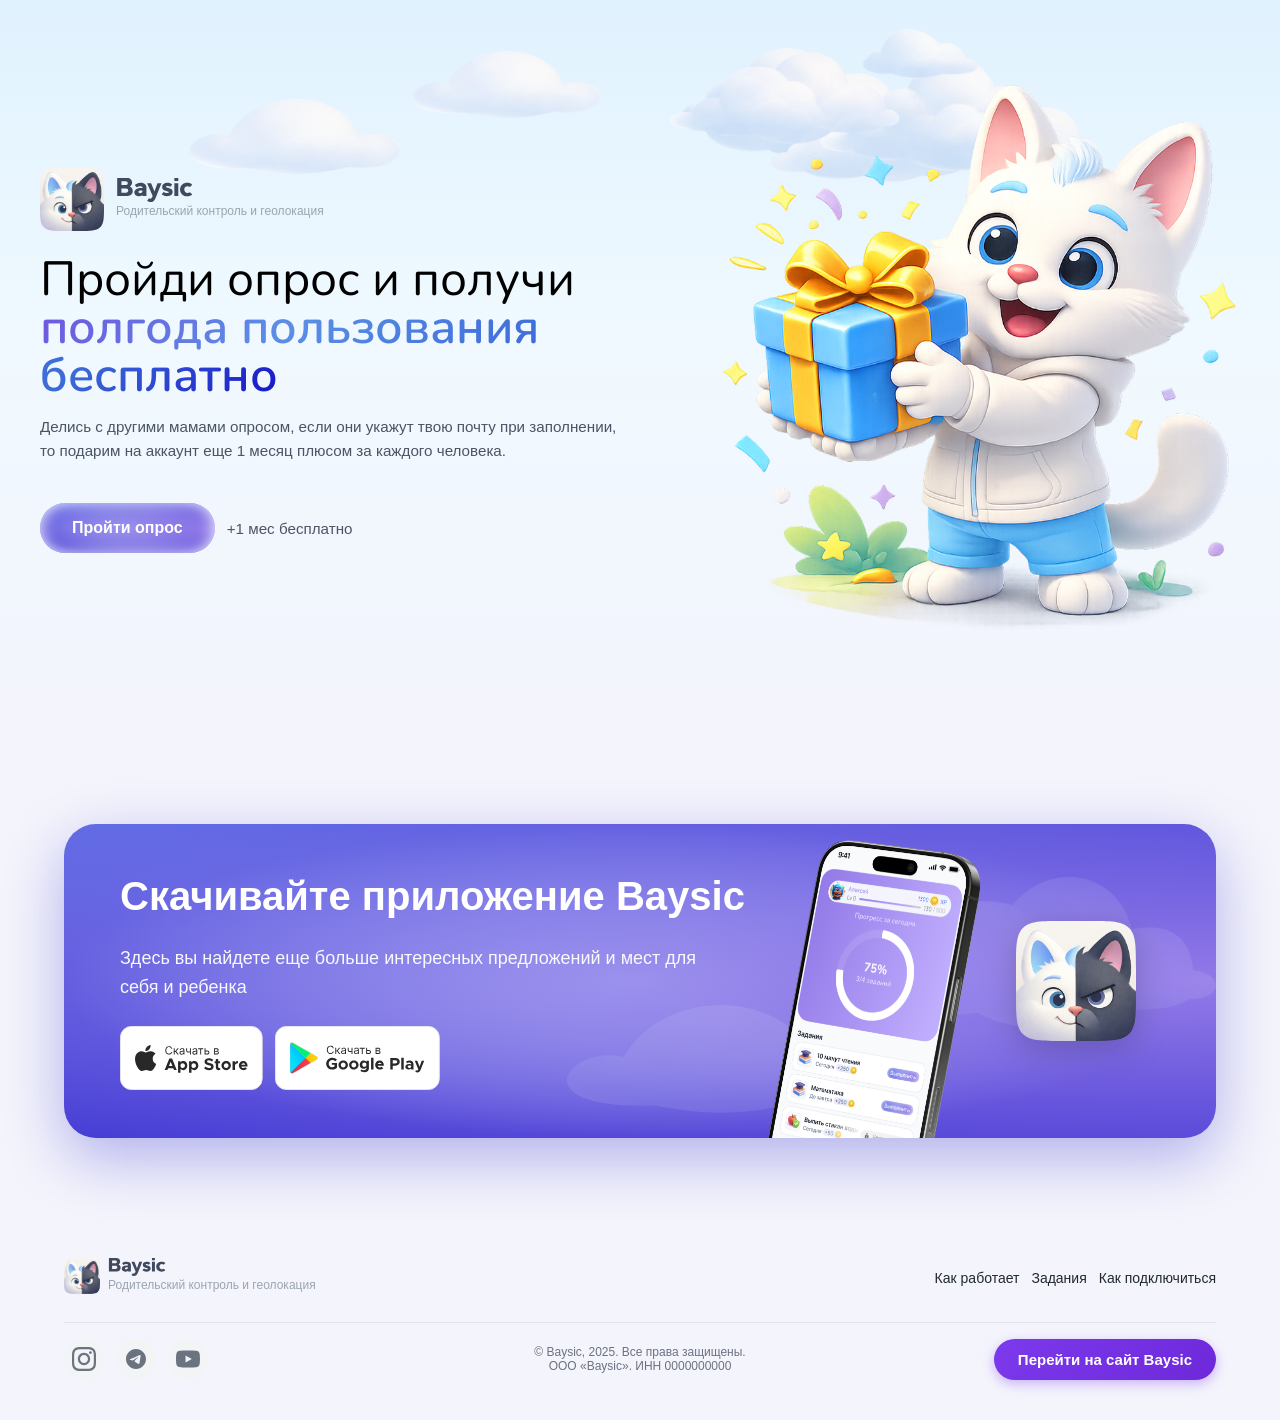
==== survey.html @ 4ac2d431 "Страница опроса: survey.html, hero-quiz, анимация облаков, мобильная вёрстка Made-with: Cursor" ====
<!DOCTYPE html>
<html lang="ru">
<head>
    <meta charset="UTF-8">
    <meta name="viewport" content="width=device-width, initial-scale=1.0">
    <title>Приглашение пройти опрос — Baysic</title>
    <link rel="preconnect" href="https://fonts.googleapis.com">
    <link rel="preconnect" href="https://fonts.gstatic.com" crossorigin>
    <link href="https://fonts.googleapis.com/css2?family=Nunito:wght@400;600;700&display=swap" rel="stylesheet">
    <link rel="stylesheet" href="styles.css">
    <link rel="stylesheet" href="survey.css">
    <script defer src="script.js"></script>
</head>
<body class="page-survey">
    <main class="survey-hero">
        <div class="survey-hero-bg">
            <div class="survey-hero-gradient"></div>
            <div class="survey-hero-clouds">
                <img src="img/hero-decor/cloud-xl.png" alt="" class="survey-cloud survey-cloud-xl">
                <img src="img/hero-decor/cloud-l.png" alt="" class="survey-cloud survey-cloud-l">
                <img src="img/hero-decor/cloud-m.png" alt="" class="survey-cloud survey-cloud-m">
                <img src="img/hero-decor/cloud-s.png" alt="" class="survey-cloud survey-cloud-s survey-cloud-s-1">
                <img src="img/hero-decor/cloud-s.png" alt="" class="survey-cloud survey-cloud-s survey-cloud-s-2">
                <img src="img/hero-decor/cloud-xs.png" alt="" class="survey-cloud survey-cloud-xs survey-cloud-xs-1">
                <img src="img/hero-decor/cloud-xs.png" alt="" class="survey-cloud survey-cloud-xs survey-cloud-xs-2">
            </div>
        </div>

        <div class="survey-hero-inner">
            <div class="survey-content">
                <div class="survey-brand">
                    <img src="img/logo-sign.svg" alt="Baysic" class="survey-brand-sign">
                    <div class="survey-brand-text-block">
                        <img src="img/logo-text.svg" alt="Baysic" class="survey-brand-text">
                        <div class="survey-brand-descriptor">Родительский контроль и геолокация</div>
                    </div>
                </div>
                <h1 class="hero-title">Пройди опрос и получи <span class="hero-title-accent">полгода пользования бесплатно</span></h1>
                <p class="hero-description">Делись с другими мамами опросом, если они укажут твою почту при заполнении, то&nbsp;подарим на аккаунт еще 1 месяц плюсом за каждого человека.</p>
                <div class="survey-cta-wrap hero-meta-row">
                    <div class="hero-cta">
                        <a href="#" class="cta-button">Пройти опрос</a>
                    </div>
                    <div class="survey-hero-badge-text">+1 мес бесплатно</div>
                </div>
            </div>
            <div class="survey-hero-image">
                <img src="img/hero-quiz.png" alt="">
            </div>
        </div>
    </main>

    <section class="download-banner">
        <div class="download-banner-inner">
            <div class="download-banner-content">
                <div class="download-banner-clouds">
                    <img src="img/hero-decor/cloud-m.png" alt="" class="download-banner-cloud download-banner-cloud-m">
                    <img src="img/hero-decor/cloud-s.png" alt="" class="download-banner-cloud download-banner-cloud-s">
                    <img src="img/iphone.png" alt="iPhone" class="download-banner-iphone">
                </div>
                <div class="download-banner-text">
                    <h2 class="download-banner-title">Скачивайте приложение Baysic</h2>
                    <p class="download-banner-subtitle">Здесь вы найдете еще больше интересных предложений и мест для себя и ребенка</p>
                    <div class="download-banner-buttons">
                        <a href="#" class="download-banner-button">
                            <img src="img/store-badges/app-store.svg" alt="Скачать в App Store">
                        </a>
                        <a href="#" class="download-banner-button">
                            <img src="img/store-badges/google-play.svg" alt="Скачать в Google Play">
                        </a>
                    </div>
                </div>
                <div class="download-banner-icon-wrapper">
                    <img src="img/logo-sign.svg" alt="Baysic" class="download-banner-icon">
                </div>
            </div>
        </div>
    </section>

    <footer class="site-footer">
        <div class="footer-inner">
            <div class="footer-top">
                <div class="footer-brand">
                    <a href="index.html" class="footer-logo">
                        <img src="img/logo-sign.svg" alt="Baysic Icon" class="footer-logo-sign">
                        <div class="footer-logo-text-block">
                            <img src="img/logo-text.svg" alt="Baysic Logo" class="footer-logo-text">
                            <div class="footer-logo-descriptor">Родительский контроль и геолокация</div>
                        </div>
                    </a>
                </div>
                <nav class="footer-nav">
                    <a href="index.html#how-it-works" class="footer-link">Как работает</a>
                    <a href="index.html#tasks" class="footer-link">Задания</a>
                    <a href="index.html#how-to-connect" class="footer-link">Как подключиться</a>
                </nav>
            </div>

            <div class="footer-bottom">
                <div class="footer-bottom-left">
                    <div class="footer-social">
                        <a href="#" class="footer-social-link" aria-label="Instagram">
                            <svg width="24" height="24" viewBox="0 0 24 24" fill="none" xmlns="http://www.w3.org/2000/svg">
                                <path d="M12 2.163c3.204 0 3.584.012 4.85.07 3.252.148 4.771 1.691 4.919 4.919.058 1.265.069 1.645.069 4.849 0 3.205-.012 3.584-.069 4.849-.149 3.225-1.664 4.771-4.919 4.919-1.266.058-1.644.07-4.85.07-3.204 0-3.584-.012-4.849-.07-3.26-.149-4.771-1.699-4.919-4.92-.058-1.265-.07-1.644-.07-4.849 0-3.204.013-3.583.07-4.849.149-3.227 1.664-4.771 4.919-4.919 1.266-.057 1.645-.069 4.849-.069zm0-2.163c-3.259 0-3.667.014-4.947.072-4.358.2-6.78 2.618-6.98 6.98-.059 1.281-.073 1.689-.073 4.948 0 3.259.014 3.668.072 4.948.2 4.358 2.618 6.78 6.98 6.98 1.281.058 1.689.072 4.948.072 3.259 0 3.668-.014 4.948-.072 4.354-.2 6.782-2.618 6.98-6.98.059-1.28.073-1.689.073-4.948 0-3.259-.014-3.667-.072-4.947-.196-4.354-2.617-6.78-6.98-6.98-1.281-.059-1.69-.073-4.949-.073zm0 5.838c-3.403 0-6.162 2.759-6.162 6.162s2.759 6.163 6.162 6.163 6.162-2.759 6.162-6.163c0-3.403-2.759-6.162-6.162-6.162zm0 10.162c-2.209 0-4-1.79-4-4 0-2.209 1.791-4 4-4s4 1.791 4 4c0 2.21-1.791 4-4 4zm6.406-11.845c-.796 0-1.441.645-1.441 1.44s.645 1.44 1.441 1.44c.795 0 1.439-.645 1.439-1.44s-.644-1.44-1.439-1.44z" fill="currentColor"/>
                            </svg>
                        </a>
                        <a href="#" class="footer-social-link" aria-label="Telegram">
                            <svg width="24" height="24" viewBox="0 0 24 24" fill="none" xmlns="http://www.w3.org/2000/svg">
                                <path d="M12 2C6.48 2 2 6.48 2 12s4.48 10 10 10 10-4.48 10-10S17.52 2 12 2zm4.64 6.8c-.15 1.58-.8 5.42-1.13 7.19-.14.75-.42 1-.68 1.03-.58.05-1.02-.38-1.58-.75-.88-.58-1.38-.94-2.23-1.5-.99-.65-.35-1.01.22-1.59.15-.15 2.71-2.48 2.76-2.69a.2.2 0 00-.05-.18c-.06-.05-.14-.03-.21-.02-.09.02-1.49.95-4.22 2.79-.4.27-.76.41-1.08.4-.36-.01-1.04-.2-1.55-.37-.63-.2-1.13-.31-1.09-.66.02-.18.27-.36.74-.55 2.92-1.27 4.86-2.11 5.83-2.51 2.78-1.16 3.35-1.36 3.73-1.36.08 0 .27.02.39.12.1.08.13.19.14.27-.01.06.01.24 0 .38z" fill="currentColor"/>
                            </svg>
                        </a>
                        <a href="#" class="footer-social-link" aria-label="YouTube">
                            <svg width="24" height="24" viewBox="0 0 24 24" fill="none" xmlns="http://www.w3.org/2000/svg">
                                <path d="M23.498 6.186a3.016 3.016 0 0 0-2.122-2.136C19.505 3.545 12 3.545 12 3.545s-7.505 0-9.377.505A3.017 3.017 0 0 0 .502 6.186C0 8.07 0 12 0 12s0 3.93.502 5.814a3.016 3.016 0 0 0 2.122 2.136c1.871.505 9.376.505 9.376.505s7.505 0 9.377-.505a3.015 3.015 0 0 0 2.122-2.136C24 15.93 24 12 24 12s0-3.93-.502-5.814zM9.545 15.568V8.432L15.818 12l-6.273 3.568z" fill="currentColor"/>
                            </svg>
                        </a>
                    </div>
                </div>
                <div class="footer-bottom-center footer-legal">
                    <p class="footer-legal-text">© Baysic, 2025. Все права защищены.</p>
                    <p class="footer-legal-text">ООО «Baysic». ИНН 0000000000</p>
                </div>
                <div class="footer-bottom-right">
                    <a href="index.html" class="survey-footer-site-btn">Перейти на сайт Baysic</a>
                </div>
            </div>
        </div>
    </footer>

    <!-- Modal (как на основном сайте) -->
    <div class="modal-overlay" id="download-modal">
        <div class="modal-container">
            <button class="modal-close" aria-label="Закрыть модальное окно">
                <svg width="24" height="24" viewBox="0 0 24 24" fill="none" xmlns="http://www.w3.org/2000/svg">
                    <path d="M18 6L6 18M6 6L18 18" stroke="currentColor" stroke-width="2" stroke-linecap="round" stroke-linejoin="round"/>
                </svg>
            </button>
            <div class="modal-content">
                <h2 class="modal-title">Хочу узнать первым</h2>
                <p class="modal-description">Сервис будет доступен для скачивания в марте 2026 года. Подпишитесь на Email рассылку и мы оповестим вас о публикации</p>
                <form class="modal-form">
                    <input type="email" class="modal-input" placeholder="Ваш email" required>
                    <button type="submit" class="modal-submit-button">Подписаться</button>
                </form>
            </div>
        </div>
    </div>
</body>
</html>
---- styles.css ----
* {
    margin: 0;
    padding: 0;
    box-sizing: border-box;
}

body {
    font-family: -apple-system, BlinkMacSystemFont, 'Segoe UI', Roboto, Oxygen, Ubuntu, Cantarell, sans-serif;
}

.site-header {
    position: sticky;
    top: 0;
    z-index: 1000;
    width: 100%;
    height: 72px;
    background-color: #ffffff;
    box-shadow: 0 1px 0 rgba(0, 0, 0, 0.04);
}

.header-inner {
    max-width: 1200px;
    height: 100%;
    margin: 0 auto;
    padding: 0 24px;
    display: flex;
    align-items: center;
    justify-content: space-between;
    gap: 24px;
}

.header-logo {
    display: inline-flex;
    align-items: center;
    gap: 8px;
    text-decoration: none;
}

.header-logo-sign {
    height: 40px;
    width: 40px;
}

.header-logo-text-block {
    display: flex;
    flex-direction: column;
    gap: 0;
    align-items: flex-start;
}

.header-logo-text {
    height: 20px;
    width: auto;
}

.header-logo-descriptor {
    font-size: 0.75rem;
    line-height: 1.2;
    color: #9AA5B1;
}

.header-nav {
    display: flex;
    align-items: center;
    gap: 16px;
}

.header-nav-list {
    display: flex;
    align-items: center;
    gap: 4px;
    list-style: none;
}

.header-nav-link {
    font-size: 0.9375rem;
    font-weight: 500;
    color: #1f2933;
    text-decoration: none;
    white-space: nowrap;
    padding: 0.4rem 12px;
    border-radius: 999px;
    transition: color 0.2s ease, background-color 0.2s ease;
}

.header-nav-link:hover {
    color: #9279E8;
    background-color: rgba(0, 0, 0, 0.03);
}

.header-nav-blog {
    display: inline-flex;
    align-items: center;
    gap: 6px;
}

.header-nav-blog-icon {
    width: 14px;
    height: 14px;
}

.header-nav-cta {
    padding: 0.4rem 12px;
    font-size: 0.9375rem;
    font-weight: 500;
    border-radius: 999px;
    border: none;
    cursor: pointer;
    background: radial-gradient(215.11% 111.8% at 100% 50%, #9279E8 0%, rgba(146, 121, 232, 0.00) 100%), radial-gradient(144.72% 111.8% at 0% 0%, rgba(118, 181, 253, 0.50) 0%, rgba(118, 181, 253, 0.00) 100%), radial-gradient(50% 50% at 50% 50%, #CBE9FC 0%, rgba(203, 233, 252, 0.00) 100%), #1613C7;
    color: #ffffff;
    box-shadow: 0 0 12px 0 rgba(255, 255, 255, 0.6) inset;
    transition: transform 0.2s, box-shadow 0.2s, background-color 0.2s;
}

.header-nav-cta:hover {
    color: #ffffff;
    transform: translateY(-2px);
    background-color: #1613C7;
    box-shadow: 0 0 20px 0 rgba(255, 255, 255, 0.8) inset, 0 4px 12px rgba(0, 0, 0, 0.2);
}

.header-menu-toggle {
    display: none;
    border: none;
    background: none;
    padding: 4px;
    border-radius: 999px;
    cursor: pointer;
}

.header-menu-icon {
    width: 24px;
    height: 24px;
    display: none;
}

.header-menu-icon--menu {
    display: block;
}

.header-menu-icon--close {
    display: none;
}

.header-nav.is-open .header-menu-icon--menu {
    display: none;
}

.header-nav.is-open .header-menu-icon--close {
    display: block;
}

.floating-to-top {
    position: fixed;
    right: 24px;
    bottom: 24px;
    width: 64px;
    height: 64px;
    border-radius: 50%;
    border: 1px solid rgba(0, 0, 0, 0.05);
    padding: 0;
    background-color: #F4F4FC;
    box-shadow: 0 10px 30px rgba(0, 0, 0, 0.25);
    display: flex;
    align-items: center;
    justify-content: center;
    cursor: pointer;
    z-index: 1100;
    opacity: 0;
    transform: translateY(16px);
    pointer-events: none;
    transition: opacity 0.2s ease, transform 0.2s ease;
}

.floating-to-top-icon {
    width: 24px;
    height: 24px;
    display: block;
}

.floating-to-top--visible {
    opacity: 1;
    transform: translateY(0);
    pointer-events: auto;
}

.hero {
    width: 100%;
    min-height: 100vh;
}

.hero-wrapper {
    width: 100%;
    min-height: 100vh;
    display: flex;
    justify-content: center;
    align-items: flex-start;
    padding: 0 0 2rem;
}

.hero-container {
    max-width: 1200px;
    width: 100%;
    display: flex;
    flex-direction: column;
    align-items: center;
}

.hero-image {
    position: relative;
    width: 100%;
    max-width: 900px;
    display: flex;
    align-items: center;
    justify-content: center;
    padding: 0 2rem;
    will-change: transform;
}

.hero-image img {
    width: 100%;
    height: auto;
    object-fit: contain;
    position: relative;
    z-index: 1;
}

.hero-clouds {
    position: absolute;
    top: -40px;
    left: 50%;
    transform: translateX(-50%);
    width: 100vw;
    height: 50%;
    max-height: 50%;
    background: linear-gradient(to bottom, #6ECCFE 0%, rgba(244, 244, 252, 0) 100%);
    overflow: hidden;
    pointer-events: none;
    z-index: 0;
}

.hero-clouds::after {
    content: "";
    position: absolute;
    left: 0;
    right: 0;
    bottom: 0;
    height: 30%;
    background: linear-gradient(to bottom, rgba(244, 244, 252, 0) 0%, #ffffff 100%);
    pointer-events: none;
    z-index: 2;
}

.hero-cloud {
    position: absolute;
    opacity: 0.75;
    width: auto;
    height: auto;
}

.hero-cloud-xl {
    max-height: 38%;
}

.hero-cloud-l {
    max-height: 30%;
}

.hero-cloud-m {
    max-height: 24%;
}

.hero-cloud-s {
    max-height: 20%;
}

.hero-cloud-xs {
    max-height: 16%;
}

.hero-content {
    position: relative;
    width: 100%;
    display: flex;
    flex-direction: column;
    align-items: center;
    text-align: center;
    padding: 0 2rem 2rem;
    background-color: #ffffff;
    z-index: 2;
}

.hero-overlay {
    position: absolute;
    left: 0;
    right: 0;
    height: 100px;
    top: -100px;
    background: linear-gradient(to bottom, rgba(255, 255, 255, 0) 0%, #ffffff 100%);
    pointer-events: none;
}

.hero-title {
    font-size: 3rem;
    font-weight: 400;
    margin-bottom: 1rem;
    line-height: 1.2;
    max-width: 800px;
}

.hero-title-accent {
    background: linear-gradient(135deg, #7053E0 0%, #5B8FE5 35%, #3C6AD8 70%, #1613C7 100%);
    -webkit-background-clip: text;
    background-clip: text;
    -webkit-text-fill-color: transparent;
    color: transparent;
    font-weight: 600;
}

.hero-subtitle {
    font-size: 1.25rem;
    margin-bottom: 0.75rem;
    color: #666;
    line-height: 1.5;
    max-width: 600px;
}

.hero-description {
    font-size: 0.95rem;
    line-height: 1.6;
    color: #4B5563;
    max-width: 640px;
    margin-bottom: 1.5rem;
}

.hero-meta-row {
    display: flex;
    flex-direction: column;
    align-items: center;
    gap: 8px;
}

.hero-badge {
    padding: 6px 14px;
    border-radius: 999px;
    background: rgba(146, 121, 232, 0.12);
    color: #4B5563;
    font-size: 0.85rem;
}

.hero-cta {
    margin-bottom: 0;
}

.control-feature-list {
    margin-top: 12px;
}

.control-feature-action {
    margin-top: 16px;
}

.control-feature-button {
    padding: 0.625rem 1.5rem;
    font-size: 0.9rem;
    font-weight: 600;
    color: #9279E8;
    border: 1.5px solid #9279E8;
    border-radius: 999px;
    cursor: pointer;
    background: transparent;
    box-shadow: none;
    transition: transform 0.2s ease, box-shadow 0.2s ease, background-color 0.2s ease, color 0.2s ease;
}

.control-feature-button:hover {
    transform: translateY(-2px);
    background-color: rgba(146, 121, 232, 0.08);
    box-shadow: 0 4px 10px rgba(15, 23, 42, 0.08);
}

.cta-button {
    padding: 1rem 2rem;
    font-size: 1rem;
    font-weight: 600;
    color: white;
    border: none;
    border-radius: 34px;
    cursor: pointer;
    background: radial-gradient(215.11% 111.8% at 100% 50%, #9279E8 0%, rgba(146, 121, 232, 0.00) 100%), radial-gradient(144.72% 111.8% at 0% 0%, rgba(118, 181, 253, 0.50) 0%, rgba(118, 181, 253, 0.00) 100%), radial-gradient(50% 50% at 50% 50%, #CBE9FC 0%, rgba(203, 233, 252, 0.00) 100%), #1613C7;
    box-shadow: 0 0 16px 0 #FFF inset;
}

.hero-img-row {
    display: flex;
    flex-direction: row;
    gap: 8px;
    justify-content: center;
    align-items: center;
}

.app-link {
    display: inline-flex;
    align-items: center;
    justify-content: center;
    text-decoration: none;
    border-radius: 12px;
    padding: 4px 0;
    transition: transform 0.15s ease, box-shadow 0.15s ease, background-color 0.15s ease;
}

.app-link img {
    display: block;
    height: 64px;
    width: auto;
}

.app-link:hover {
    transform: translateY(-1px);
    background-color: rgba(0, 0, 0, 0.02);
    box-shadow: 0 6px 16px rgba(0, 0, 0, 0.12);
}

.about {
    padding: 0 0 96px;
}

.about-inner {
    margin: 0 auto;
    padding: 0 24px;
    display: flex;
    flex-direction: column;
    align-items: center;
}

.about-section-title {
    font-size: 2rem;
    font-weight: 600;
    color: #111827;
    text-align: center;
    margin: 0 0 12px 0;
}

.about-section-description {
    font-size: 1.25rem;
    text-align: center;
    margin: 0 0 64px 0;
    max-width: 600px;
    background: radial-gradient(215.11% 111.8% at 100% 50%, #9279E8 0%, rgba(146, 121, 232, 0.00) 100%), radial-gradient(144.72% 111.8% at 0% 0%, rgba(118, 181, 253, 0.50) 0%, rgba(118, 181, 253, 0.00) 100%), radial-gradient(50% 50% at 50% 50%, #CBE9FC 0%, rgba(203, 233, 252, 0.00) 100%), #1613C7;
    -webkit-background-clip: text;
    -webkit-text-fill-color: transparent;
    background-clip: text;
}

.about-problem {
    padding: 48px 0 96px;
    background-color: #ffffff;
}

.about-problem-inner {
    max-width: 1200px;
    margin: 0 auto;
    padding: 0 24px;
    display: flex;
    flex-direction: column;
    gap: 32px;
}

.about-problem-media {
    overflow: visible;
}

.about-problem-image {
    display: block;
    width: 100%;
    height: auto;
    border-radius: 24px;
}

.about-problem-article {
    background: #ffffff;
    border-radius: 24px;
    box-shadow: 0 14px 40px rgba(15, 23, 42, 0.08);
    padding: 28px 24px 24px;
    margin-top: -15%;
    position: relative;
    z-index: 1;
    max-width: 768px;
    margin-left: auto;
    margin-right: auto;
    overflow: hidden;
}

.about-problem-article-header {
    display: flex;
    flex-direction: column;
    gap: 12px;
    margin-bottom: 20px;
}

.about-problem-article-meta {
    display: flex;
    align-items: center;
    justify-content: space-between;
    font-size: 0.85rem;
    color: #6B7280;
}

.about-problem-article-meta-left {
    display: inline-flex;
    align-items: center;
    gap: 8px;
}

.about-problem-views {
    display: inline-flex;
    align-items: center;
    gap: 4px;
}

.about-problem-views-icon {
    display: inline-flex;
    width: 16px;
    height: 16px;
}

.about-problem-views-icon img {
    width: 100%;
    height: 100%;
    display: block;
}

.about-problem-dot {
    font-size: 0.8rem;
}

.about-problem-date {
    font-size: 0.85rem;
}

.about-problem-title {
    font-size: 2rem;
    font-weight: 600;
    color: #111827;
}

.about-problem-subtitle {
    font-size: 1.15rem;
    line-height: 1.6;
    color: #4B5563;
    margin-bottom: 8px;
}

.about-problem-tags {
    display: flex;
    flex-wrap: wrap;
    gap: 8px;
}

.about-problem-tag {
    padding: 4px 10px;
    border-radius: 999px;
    background-color: #F3F4FF;
    font-size: 0.8rem;
    color: #4B5563;
}

.about-problem-share {
    margin-left: auto;
    display: inline-flex;
    align-items: center;
    gap: 6px;
    padding: 6px 12px;
    border-radius: 999px;
    border: 1px solid rgba(15, 23, 42, 0.08);
    background-color: #ffffff;
    font-size: 0.8rem;
    color: #4B5563;
    cursor: pointer;
}

.about-problem-share-icon {
    font-size: 0.9rem;
}

.about-problem-article-body {
    display: flex;
    flex-direction: column;
    gap: 16px;
}

.about-problem-summary {
    display: flex;
    flex-direction: column;
    gap: 16px;
    width: 100%;
    border: 1px solid rgba(0, 0, 0, 0.05);
    border-radius: 16px;
    padding: 16px 18px;
    background-color: rgba(0, 0, 0, 0.01);
}

.about-problem-summary .about-problem-article-section {
    padding-bottom: 12px;
    margin-bottom: 12px;
    border-bottom: 1px solid rgba(0, 0, 0, 0.05);
}

.about-problem-summary .about-problem-article-section:last-child {
    border-bottom: none;
    margin-bottom: 0;
    padding-bottom: 0;
}

.about-problem-section-title {
    font-size: 1rem;
    font-weight: 600;
    color: #111827;
}

.about-problem-article-section {
    display: flex;
    flex-direction: column;
    gap: 4px;
}

.about-problem-article-heading {
    margin-top: 12px;
    font-size: 1.2rem;
    font-weight: 600;
    color: #111827;
}

.about-problem-article-intro {
    font-size: 2rem;
    line-height: 1.6;
    text-align: center;
    color: #ffffff;
    margin-top: 4px;
}

.control-intro {
    padding: 48px 0 48px;
    background-color: #ffffff;
}

.control-intro-inner {
    max-width: 1200px;
    margin: 0 auto;
    padding: 0 24px;
    display: flex;
    align-items: center;
    gap: 40px;
}

.control-intro-media {
    flex: 0 0 45%;
    position: relative;
    aspect-ratio: 1 / 1;
    max-width: 480px;
}

.control-intro-image {
    display: block;
    width: 100%;
    height: auto;
}

.control-intro--lock .control-intro-image--lock {
    position: absolute;
    top: 0;
    left: 0;
    width: 80%;
    height: auto;
    object-fit: contain;
}

.control-intro--lock .control-intro-sticker {
    position: absolute;
    bottom: 0;
    right: 0;
    height: 80%;
    width: auto;
    opacity: 0;
    transform: translateY(24px);
    transition: opacity 0.5s ease, transform 0.5s ease;
}

.control-intro--lock .control-intro-sticker.control-intro-sticker--visible {
    opacity: 1;
    transform: translateY(0);
}

.control-intro-tooltip {
    position: absolute;
    bottom: 10%;
    right: 10%;
    height: 15%;
    opacity: 0;
    transform: translateY(16px);
    filter: drop-shadow(0 8px 20px rgba(15, 23, 42, 0.18));
    transition: opacity 0.5s ease 0.1s, transform 0.5s ease 0.1s;
}

.control-intro-tooltip.control-intro-tooltip--visible {
    opacity: 1;
    transform: translateY(0);
}

.control-intro--image-right .control-intro-inner {
    flex-direction: row-reverse;
}

.control-intro--edu .control-intro-media {
    position: relative;
    aspect-ratio: 1 / 1;
    max-width: 480px;
}

.control-intro--edu .control-intro-image--edu {
    position: absolute;
    top: 0;
    right: 0;
    width: 80%;
    height: auto;
    object-fit: contain;
}

.control-intro--edu .control-intro-sticker--edu {
    position: absolute;
    bottom: 0;
    left: 0;
    height: 80%;
    width: auto;
}

.control-intro--edu .control-intro-tooltip--edu {
    bottom: 10%;
    right: 10%;
    height: 15%;
}

.control-intro--hab .control-intro-media {
    position: relative;
    aspect-ratio: 1 / 1;
    max-width: 480px;
}

.control-intro--hab .control-intro-image--hab {
    position: absolute;
    top: 0;
    right: 0;
    width: 80%;
    height: auto;
    object-fit: contain;
}

.control-intro--hab .control-intro-sticker--hab {
    position: absolute;
    bottom: 0;
    left: 0;
    height: 70%;
    width: auto;
}

.control-intro--hab .control-intro-tooltip--hab {
    bottom: 10%;
    right: 10%;
    height: 15%;
}

.control-intro--sport .control-intro-media {
    position: relative;
    aspect-ratio: 1 / 1;
    max-width: 480px;
}

.control-intro--sport .control-intro-image--sport {
    position: absolute;
    top: 0;
    right: 0;
    width: 80%;
    height: auto;
    object-fit: contain;
}

.control-intro--sport .control-intro-sticker--sport {
    position: absolute;
    bottom: 0;
    left: 0;
    height: 70%;
    width: auto;
}

.control-intro--sport .control-intro-tooltip--sport {
    bottom: 10%;
    right: 10%;
    height: 15%;
}

.control-intro-content {
    flex: 1;
    display: flex;
    flex-direction: column;
    gap: 12px;
}

.control-intro-title {
    font-size: 2rem;
    font-weight: 600;
    color: #111827;
}

.control-intro-text {
    font-size: 1rem;
    line-height: 1.5;
    color: #4B5563;
    max-width: 480px;
}

.control-intro + .control-intro {
    padding-top: 0;
}

.about-problem-title {
    font-size: 2rem;
    font-weight: 600;
    color: #111827;
}

.about-problem-subtitle {
    font-size: 1rem;
    color: #6B7280;
}

.about-problem-list {
    list-style: none;
    margin: 0;
    padding: 0;
}

.about-problem-item-title {
    font-size: 1.05rem;
    font-weight: 500;
    color: #9279E8;
    margin-bottom: 6px;
}

.about-problem-item-text {
    font-size: 0.8rem;
    line-height: 1.5;
    color: #374151;
}

.about-problem-cta {
    position: absolute;
    left: 0;
    right: 0;
    bottom: 0;
    z-index: 2;
}

.about-problem-cta-inner {
    border-radius: 16px;
    background: radial-gradient(215.11% 111.8% at 100% 50%, #9279E8 0%, rgba(146, 121, 232, 0.00) 100%), radial-gradient(144.72% 111.8% at 0% 0%, rgba(118, 181, 253, 0.50) 0%, rgba(118, 181, 253, 0.00) 100%), radial-gradient(50% 50% at 50% 50%, #CBE9FC 0%, rgba(203, 233, 252, 0.00) 100%), #1613C7;
    padding: 24px;
    display: flex;
    flex-direction: column;
    gap: 8px;
    color: #ffffff;
}

.about-problem-cta-main {
    display: flex;
    flex-direction: column;
    align-items: center;
    gap: 24px;
}

.about-problem-cta-title {
    font-size: 1.75rem;
    font-weight: 300;
    color: #ffffff;
}

.about-problem-cta-button {
    align-self: center;
    padding: 1rem 2rem;
    font-size: 1rem;
    font-weight: 600;
    color: #111827;
    border: none;
    border-radius: 34px;
    cursor: pointer;
    background: #ffffff;
    box-shadow: 0 4px 12px rgba(0, 0, 0, 0.1);
}

.about-title {
    font-size: 2rem;
    font-weight: 600;
    text-align: center;
    margin-bottom: 32px;
    color: #111827;
}

.about-cards {
    display: flex;
    flex-wrap: wrap;
    gap: 8px;
    justify-content: center;
}

.about-card {
    min-width: 220px;
    max-width: 240px;
    flex: 0 0 auto;
    border-radius: 28px;
    background: #f6f3ff;
    padding: 16px 16px 20px;
    display: flex;
    flex-direction: column;
    align-items: stretch;
}

.about-card-image {
    width: 100%;
    height: auto;
    display: block;
    margin-bottom: 12px;
    border-radius: 16px;
}

.about-card-ui-preview {
    width: 208px;
    height: 260px;
    margin: 0 auto 12px;
    display: flex;
    align-items: center;
    justify-content: center;
    position: relative;
}

.task-card {
    width: 100%;
    height: 100%;
    background: linear-gradient(135deg, #FEFEFE 0%, #F8F8F8 100%);
    border-radius: 20px;
    padding: 16px;
    box-shadow: inset 0 1px 0 rgba(255, 255, 255, 0.9);
    display: flex;
    flex-direction: column;
    gap: 12px;
    position: relative;
    overflow: hidden;
}

.task-card::before {
    content: "";
    position: absolute;
    top: -20px;
    left: -20px;
    width: 60px;
    height: 60px;
    background: radial-gradient(circle, rgba(255, 255, 255, 0.4) 0%, transparent 70%);
    border-radius: 50%;
    filter: blur(8px);
}

.task-card-header {
    display: flex;
    justify-content: space-between;
    align-items: center;
    padding-bottom: 8px;
}

.task-card-label {
    font-size: 0.875rem;
    font-weight: 600;
    color: #1F2937;
}

.task-card-progress {
    font-size: 0.75rem;
    font-weight: 500;
    color: #9CA3AF;
}

.task-card-question {
    background: linear-gradient(135deg, #FFFFFF 0%, #F5F5F5 100%);
    border-radius: 12px;
    padding: 16px;
    box-shadow: 
        inset 0 2px 4px rgba(0, 0, 0, 0.06),
        inset 0 -1px 2px rgba(0, 0, 0, 0.04),
        0 2px 4px rgba(0, 0, 0, 0.04);
    display: flex;
    align-items: center;
    justify-content: center;
    min-height: 60px;
}

.task-question-text {
    font-size: 1.5rem;
    font-weight: 700;
    color: #111827;
    letter-spacing: -0.02em;
}

.task-card-answers {
    display: flex;
    gap: 8px;
    background: rgba(255, 255, 255, 0.5);
    border-radius: 12px;
    padding: 8px;
    box-shadow: inset 0 1px 2px rgba(0, 0, 0, 0.05);
}

.task-answer {
    flex: 1;
    aspect-ratio: 1;
    border: 2px solid transparent;
    border-radius: 10px;
    background: linear-gradient(135deg, #FFFFFF 0%, #F9F9F9 100%);
    color: #1F2937;
    font-size: 1rem;
    font-weight: 600;
    cursor: default;
    box-shadow: 
        0 2px 4px rgba(0, 0, 0, 0.08),
        0 1px 2px rgba(0, 0, 0, 0.06),
        inset 0 1px 0 rgba(255, 255, 255, 0.9);
    transition: all 0.2s ease;
    display: flex;
    align-items: center;
    justify-content: center;
    position: relative;
}

/* Убираем aspect-ratio для task-answer в первой карточке */
.about-card:first-child .task-answer {
    aspect-ratio: unset;
    padding-top: 8px;
    padding-bottom: 8px;
}

.task-answer:hover {
    transform: translateY(-1px);
    box-shadow: 
        0 4px 6px rgba(0, 0, 0, 0.1),
        0 2px 4px rgba(0, 0, 0, 0.08),
        inset 0 1px 0 rgba(255, 255, 255, 0.9);
}

.task-answer--selected {
    border: 2px solid #3B82F6;
    box-shadow: 
        0 2px 4px rgba(59, 130, 246, 0.2),
        0 1px 2px rgba(59, 130, 246, 0.15),
        inset 0 1px 0 rgba(255, 255, 255, 0.9);
}

.task-answer--correct {
    border: 2px solid #22C55E;
    box-shadow: 
        0 2px 4px rgba(34, 197, 94, 0.2),
        0 1px 2px rgba(34, 197, 94, 0.15),
        inset 0 1px 0 rgba(255, 255, 255, 0.9);
}

.task-submit-button {
    margin-top: auto;
    width: 100%;
    height: 44px;
    padding: 12px 16px;
    border: none;
    border-radius: 12px;
    background: linear-gradient(135deg, #FBBF24 0%, #F59E0B 100%);
    color: #FFFFFF;
    font-size: 0.9375rem;
    font-weight: 600;
    cursor: default;
    display: flex;
    align-items: center;
    justify-content: center;
    gap: 8px;
    box-shadow: 
        0 4px 12px rgba(251, 191, 36, 0.4),
        0 2px 6px rgba(245, 158, 11, 0.3),
        inset 0 1px 0 rgba(255, 255, 255, 0.3);
    transition: all 0.2s ease;
}

.task-submit-button--purple {
    background: radial-gradient(215.11% 111.8% at 100% 50%, #9279E8 0%, rgba(146, 121, 232, 0.00) 100%), radial-gradient(144.72% 111.8% at 0% 0%, rgba(118, 181, 253, 0.50) 0%, rgba(118, 181, 253, 0.00) 100%), radial-gradient(50% 50% at 50% 50%, #CBE9FC 0%, rgba(203, 233, 252, 0.00) 100%), #1613C7;
    box-shadow: 0 0 12px 0 rgba(255, 255, 255, 0.6) inset, 0 4px 12px rgba(0, 0, 0, 0.15);
    gap: 0;
}

.task-submit-button--purple:hover {
    transform: translateY(-2px);
    box-shadow: 0 0 20px 0 rgba(255, 255, 255, 0.8) inset, 0 4px 12px rgba(0, 0, 0, 0.2) !important;
    background: radial-gradient(215.11% 111.8% at 100% 50%, #9279E8 0%, rgba(146, 121, 232, 0.00) 100%), radial-gradient(144.72% 111.8% at 0% 0%, rgba(118, 181, 253, 0.50) 0%, rgba(118, 181, 253, 0.00) 100%), radial-gradient(50% 50% at 50% 50%, #CBE9FC 0%, rgba(203, 233, 252, 0.00) 100%), #1613C7 !important;
}

.task-submit-button--outline {
    background: transparent;
    border: 1.5px solid #9279E8;
    color: #9279E8;
    box-shadow: none;
}

.task-submit-button--outline:hover {
    background-color: rgba(146, 121, 232, 0.08) !important;
    box-shadow: none !important;
    transform: translateY(-2px);
}

.task-submit-button:not(.task-submit-button--purple):not(.task-submit-button--outline):hover {
    transform: translateY(-2px);
    box-shadow: 
        0 6px 16px rgba(251, 191, 36, 0.5),
        0 4px 8px rgba(245, 158, 11, 0.4),
        inset 0 1px 0 rgba(255, 255, 255, 0.3);
}

.task-submit-button:active {
    transform: translateY(0);
}

.task-submit-button:disabled {
    background: linear-gradient(135deg, #D1D5DB 0%, #9CA3AF 100%);
    color: #6B7280;
    cursor: not-allowed;
    opacity: 0.7;
    box-shadow: none;
}

.task-submit-button:disabled:hover {
    transform: none;
    box-shadow: none;
}

.task-submit-icon {
    width: 20px;
    height: 20px;
    opacity: 0.9;
}

.task-submit-reward {
    display: flex;
    align-items: center;
    gap: 4px;
    padding: 4px 8px;
    background: rgba(255, 255, 255, 0.2);
    border-radius: 6px;
    backdrop-filter: blur(4px);
}

.task-submit-reward-icon {
    width: 14px;
    height: 14px;
    object-fit: contain;
}

.task-submit-reward-text {
    font-size: 0.75rem;
    font-weight: 600;
    color: #FFFFFF;
}

/* Task card content variations */
.task-card-content {
    display: flex;
    flex-direction: column;
    gap: 12px;
    flex: 1;
}

.task-description {
    font-size: 0.875rem;
    line-height: 1.5;
    color: #1F2937;
    margin: 0;
    text-align: center;
}

.task-rewards {
    display: flex;
    justify-content: center;
    align-items: center;
    gap: 12px;
    padding: 8px 0;
}

.task-rewards-combined {
    display: flex;
    flex-direction: column;
    justify-content: center;
    align-items: center;
    gap: 8px;
    padding: 8px 0;
}

.task-reward-item {
    display: flex;
    flex-direction: column;
    align-items: center;
    gap: 8px;
}

.task-reward-icon {
    width: 32px;
    height: 32px;
    border-radius: 50%;
    display: flex;
    align-items: center;
    justify-content: center;
    font-size: 1rem;
    font-weight: 600;
    box-shadow: 
        0 2px 4px rgba(0, 0, 0, 0.1),
        inset 0 1px 0 rgba(255, 255, 255, 0.3);
}

.task-reward-coin-wrapper {
    position: relative;
    width: 48px;
    height: 48px;
    border-radius: 50%;
    overflow: hidden;
}

.task-reward-icon--coin {
    width: 48px;
    height: 48px;
    object-fit: contain;
    box-shadow: 
        0 4px 8px rgba(251, 191, 36, 0.3),
        0 2px 4px rgba(245, 158, 11, 0.25),
        0 0 12px rgba(251, 191, 36, 0.2),
        inset 0 1px 0 rgba(255, 255, 255, 0.4);
    position: relative;
    z-index: 1;
}

.task-reward-coin-shimmer {
    position: absolute;
    top: 0;
    left: -100%;
    width: 100%;
    height: 100%;
    background: linear-gradient(
        90deg,
        transparent 0%,
        rgba(255, 255, 255, 0.6) 50%,
        transparent 100%
    );
    animation: coin-shimmer 2s ease-in-out infinite;
    z-index: 2;
    border-radius: 50%;
}

@keyframes coin-shimmer {
    0% {
        left: -100%;
    }
    100% {
        left: 100%;
    }
}

.task-reward-item--info {
    flex-direction: row;
    align-items: center;
    padding: 4px 10px;
    background: rgba(34, 197, 94, 0.12);
    border-radius: 6px;
    border: none;
    box-shadow: none;
    gap: 5px;
    align-self: center;
}

.task-reward-info-icon {
    width: 14px;
    height: 14px;
    display: block;
    flex-shrink: 0;
}

.task-reward-info-text {
    font-size: 0.6875rem;
    font-weight: 500;
    color: #22C55E;
    white-space: nowrap;
}

.task-reward-text {
    font-size: 1.2rem;
    font-weight: 600;
    background: linear-gradient(135deg, #FBBF24 0%, #F59E0B 100%);
    -webkit-background-clip: text;
    -webkit-text-fill-color: transparent;
    background-clip: text;
}

/* Exercise card styles */
.task-card-content--exercise {
    align-items: center;
    justify-content: center;
    gap: 16px;
}

.exercise-timer-container {
    display: flex;
    flex-direction: column;
    align-items: center;
    gap: 8px;
    width: 100%;
}

.exercise-timer {
    display: flex;
    align-items: center;
    gap: 8px;
}

.timer-text {
    font-size: 2rem;
    font-weight: 700;
    color: #1F2937;
    letter-spacing: -0.02em;
    animation: timer-blink 1s ease-in-out infinite;
}

@keyframes timer-blink {
    0%, 100% {
        opacity: 1;
    }
    50% {
        opacity: 0.6;
    }
}

.exercise-instruction {
    font-size: 0.875rem;
    font-weight: 500;
    color: #4B5563;
    margin: 0;
    text-align: center;
}

.exercise-descriptor {
    font-size: 0.75rem;
    font-weight: 400;
    color: #4B5563;
    margin: 0;
    text-align: center;
    line-height: 1.4;
}

.exercise-progress {
    width: 100%;
    max-width: 120px;
}

.exercise-progress-track {
    width: 100%;
    height: 6px;
    background: linear-gradient(135deg, #E5E7EB 0%, #D1D5DB 100%);
    border-radius: 3px;
    overflow: hidden;
    box-shadow: inset 0 1px 2px rgba(0, 0, 0, 0.1);
}

.exercise-progress-fill {
    width: 20%;
    height: 100%;
    background: linear-gradient(135deg, #3B82F6 0%, #2563EB 100%);
    border-radius: 3px;
    box-shadow: 0 1px 2px rgba(59, 130, 246, 0.3);
    position: relative;
    overflow: hidden;
}

.exercise-progress-shimmer {
    position: absolute;
    top: 0;
    left: -100%;
    width: 100%;
    height: 100%;
    background: linear-gradient(
        90deg,
        transparent 0%,
        rgba(255, 255, 255, 0.4) 50%,
        transparent 100%
    );
    animation: shimmer 2s ease-in-out infinite;
}

@keyframes shimmer {
    0% {
        left: -100%;
    }
    100% {
        left: 100%;
    }
}

/* Timer card styles */
.task-card-content--timer {
    align-items: center;
    justify-content: center;
    gap: 4px;
    padding: 8px 0;
}

.timer-center-icon {
    font-size: 2rem;
    margin-bottom: 4px;
}

.task-card-icon {
    font-size: 0.875rem;
}

.timer-notification {
    font-size: 0.875rem;
    font-weight: 600;
    color: #1F2937;
    margin: 0;
    text-align: center;
}

.timer-action {
    font-size: 0.8125rem;
    color: #6B7280;
    margin: 0;
    text-align: center;
}

.timer-buttons {
    display: flex;
    flex-direction: column;
    gap: 4px;
    width: 100%;
}

.timer-button {
    flex: 1;
    height: 44px;
    padding: 10px 16px;
    border: none;
    border-radius: 10px;
    font-size: 0.875rem;
    font-weight: 600;
    cursor: default;
    transition: all 0.2s ease;
    box-shadow: 
        0 2px 4px rgba(0, 0, 0, 0.1),
        inset 0 1px 0 rgba(255, 255, 255, 0.3);
    display: flex;
    align-items: center;
    justify-content: center;
    gap: 8px;
}

.timer-button--break {
    background: radial-gradient(215.11% 111.8% at 100% 50%, #9279E8 0%, rgba(146, 121, 232, 0.00) 100%), radial-gradient(144.72% 111.8% at 0% 0%, rgba(118, 181, 253, 0.50) 0%, rgba(118, 181, 253, 0.00) 100%), radial-gradient(50% 50% at 50% 50%, #CBE9FC 0%, rgba(203, 233, 252, 0.00) 100%), #1613C7;
    color: #FFFFFF;
    box-shadow: 0 0 12px 0 rgba(255, 255, 255, 0.6) inset, 0 2px 4px rgba(0, 0, 0, 0.1);
}

.timer-button--break:hover {
    box-shadow: 0 0 20px 0 rgba(255, 255, 255, 0.8) inset, 0 4px 6px rgba(0, 0, 0, 0.15);
}

.timer-button--task {
    background: linear-gradient(135deg, #22C55E 0%, #16A34A 100%);
    color: #FFFFFF;
}

.timer-button:hover {
    transform: translateY(-1px);
    box-shadow: 
        0 4px 6px rgba(0, 0, 0, 0.15),
        inset 0 1px 0 rgba(255, 255, 255, 0.3);
}

/* Family board styles */
.task-card-content--family {
    padding: 8px 0;
    overflow: hidden;
}

.family-list {
    display: flex;
    flex-direction: column;
    gap: 10px;
    position: relative;
    min-height: 150px;
    overflow: hidden;
}

.family-member {
    display: flex;
    align-items: center;
    gap: 8px;
    padding: 6px 8px;
    background: rgba(255, 255, 255, 0.6);
    border-radius: 8px;
    box-shadow: inset 0 1px 2px rgba(0, 0, 0, 0.05);
    position: relative;
    transition: transform 0.5s ease;
}

.family-member--vanya {
    order: 2;
}

.family-member--masha {
    order: 1;
}

.family-member--papa {
    order: 3;
}


.family-member-icon {
    width: 24px;
    height: 24px;
    border-radius: 50%;
    object-fit: cover;
    display: block;
    flex-shrink: 0;
}

.family-member-name {
    flex: 1;
    font-size: 0.875rem;
    font-weight: 500;
    color: #1F2937;
}

.family-member-score {
    font-size: 0.875rem;
    font-weight: 600;
    color: #1F2937;
}

.family-member-star {
    font-size: 0.875rem;
    color: #FBBF24;
}

.about-card-title {
    font-size: 1.5rem;
    font-weight: 600;
    margin-bottom: 8px;
    color: #1E3569;
}

.about-card-text {
    font-size: 0.875rem;
    line-height: 1.4;
    color: #2b4779;
}

.about-dec {
    position: relative;
    width: 100vw;
    min-height: 100vh;
    background: linear-gradient(180deg, #c1e9ff 0%, #ffffff 100%);
    padding: 0;
    overflow: hidden;
    border-top-left-radius: 48px;
    border-top-right-radius: 48px;
}

.about-dec-clouds {
    position: absolute;
    top: -40px;
    left: 50%;
    transform: translateX(-50%);
    width: 100vw;
    height: 50%;
    max-height: 50%;
    background: linear-gradient(to bottom, rgba(110, 204, 254, 0.3) 0%, rgba(233, 249, 253, 0) 100%);
    overflow: hidden;
    pointer-events: none;
    z-index: 0;
}

.about-dec-cloud {
    position: absolute;
    opacity: 0.75;
    width: auto;
    height: auto;
}

.about-dec-cloud-xl {
    max-height: 38%;
}

.about-dec-cloud-l {
    max-height: 30%;
}

.about-dec-cloud-m {
    max-height: 24%;
}

.about-dec-cloud-s {
    max-height: 20%;
}

.about-dec-cloud-xs {
    max-height: 16%;
}

.about-dec-bg {
    position: absolute;
    bottom: 0;
    left: 0;
    width: 100%;
    height: auto;
    z-index: 1;
}

.about-dec-footer-image {
    display: block;
    width: 100%;
    height: auto;
}

.about-dec-inner {
    position: relative;
    z-index: 2;
    z-index: 1;
    max-width: 1200px;
    margin: 0 auto;
    padding: 80px 24px;
    display: flex;
    flex-direction: column;
    align-items: center;
    gap: 32px;
}

.about-dec-badge {
    padding: 6px 14px;
    border-radius: 999px;
    background: rgba(255, 255, 255, 0.3);
    color: #1E3569;
    font-size: 0.85rem;
    font-weight: 500;
    display: inline-block;
}

.about-dec-title {
    font-size: 2.5rem;
    font-weight: 600;
    color: #1E3569;
    text-align: center;
    margin: 0;
}

.about-dec-subtitle {
    font-size: 1.125rem;
    line-height: 1.35;
    color: #2b4779;
    text-align: center;
    max-width: 640px;
    margin: 0;
}

.about-dec-steps {
    display: flex;
    flex-direction: column;
    gap: 20px;
    width: 100%;
    max-width: 600px;
}

.about-dec-step {
    display: flex;
    flex-direction: row;
    align-items: center;
    gap: 16px;
    padding: 24px;
    background: linear-gradient(to bottom, rgba(255, 255, 255, 0.7) 0%, rgba(255, 255, 255, 0.4) 100%);
    backdrop-filter: blur(10px);
    border-radius: 16px;
    transform: translateY(0);
    transition: transform 0.2s ease;
}

.about-dec-step:hover {
    transform: translateY(-2px);
}

.about-dec-step-badge {
    flex-shrink: 0;
    width: 40px;
    height: 40px;
    border-radius: 50%;
    background: radial-gradient(215.11% 111.8% at 100% 50%, #9279E8 0%, rgba(146, 121, 232, 0.00) 100%), radial-gradient(144.72% 111.8% at 0% 0%, rgba(118, 181, 253, 0.50) 0%, rgba(118, 181, 253, 0.00) 100%), radial-gradient(50% 50% at 50% 50%, #CBE9FC 0%, rgba(203, 233, 252, 0.00) 100%), #1613C7;
    color: #ffffff;
    display: flex;
    align-items: center;
    justify-content: center;
    font-size: 1.25rem;
    font-weight: 600;
}

.about-dec-step-content {
    flex: 1;
}

.about-dec-step-title {
    font-size: 1.125rem;
    font-weight: 600;
    color: #111827;
    margin: 0;
    line-height: 1.5;
}

.about-dec-buttons {
    display: flex;
    gap: 12px;
    justify-content: center;
    align-items: center;
    flex-wrap: wrap;
}

.about-dec-button {
    display: inline-block;
    height: 64px;
}

.about-dec-button img {
    height: 100%;
    width: auto;
    display: block;
}

.setup-steps {
    padding: 64px 0;
    background: linear-gradient(180deg, #E0F1FF 0%, #F0F7FF 45%, #E2F6D3 100%);
}

.setup-steps-inner {
    max-width: 1200px;
    margin: 0 auto;
    padding: 40px 24px 56px;
    display: grid;
    grid-template-columns: minmax(0, 1.1fr) minmax(0, 0.9fr);
    gap: 40px;
    align-items: center;
}

.setup-steps-title {
    font-size: 2rem;
    font-weight: 600;
    color: #111827;
    margin-bottom: 16px;
}

.setup-steps-subtitle {
    font-size: 1rem;
    line-height: 1.6;
    color: #1F2933;
    max-width: 520px;
    margin-bottom: 24px;
}

.setup-steps-buttons {
    display: flex;
    gap: 16px;
    flex-wrap: wrap;
}

.setup-steps-button img {
    height: 48px;
    width: auto;
    display: block;
    filter: drop-shadow(0 8px 20px rgba(15, 23, 42, 0.18));
}

.setup-steps-list {
    display: flex;
    flex-direction: column;
    gap: 16px;
}

.setup-step {
    display: flex;
    align-items: flex-start;
    gap: 16px;
    padding: 16px 20px;
    border-radius: 16px;
    background: rgba(255, 255, 255, 0.9);
    backdrop-filter: blur(8px);
}

.setup-step-badge {
    flex: 0 0 auto;
    width: 32px;
    height: 32px;
    border-radius: 999px;
    background: linear-gradient(135deg, #9279E8, #76B5FD);
    color: #ffffff;
    display: flex;
    align-items: center;
    justify-content: center;
    font-weight: 600;
    font-size: 1rem;
}

.setup-step-content {
    flex: 1;
}

.setup-step-title {
    font-size: 1rem;
    font-weight: 600;
    color: #111827;
    margin-bottom: 4px;
}

.why-works {
    padding: 48px 0 0;
    background-color: #ffffff;
}

.why-works-inner {
    max-width: 1200px;
    margin: 0 auto;
    padding: 0 24px;
    display: flex;
    align-items: center;
    gap: 40px;
}

.why-works--reversed .why-works-inner {
    flex-direction: row;
}

.why-works-content {
    flex: 1;
    display: flex;
    flex-direction: column;
    gap: 16px;
}

.why-works-title {
    font-size: 2rem;
    font-weight: 600;
    color: #111827;
    margin-bottom: 0;
}

.why-works-list,
.control-feature-list {
    list-style: none;
    display: flex;
    flex-direction: column;
    gap: 12px;
    margin-top: 8px;
}

.why-works-list li,
.control-feature-list li {
    font-size: 1rem;
    color: #4B5563;
    padding-left: 28px;
    position: relative;
    line-height: 1.5;
}

.why-works-list li::before,
.control-feature-list li::before {
    content: "✓";
    position: absolute;
    left: 0;
    color: #10B981;
    font-weight: bold;
    font-size: 1.125rem;
}

.why-works-button {
    display: inline-block;
    width: fit-content;
    align-self: flex-start;
    margin-top: 24px;
    padding: 0.625rem 1.5rem;
    font-size: 0.9rem;
    font-weight: 600;
    color: #9279E8;
    border: 1.5px solid #9279E8;
    border-radius: 999px;
    text-decoration: none;
    background: transparent;
    box-shadow: none;
    transition: transform 0.2s ease, box-shadow 0.2s ease, background-color 0.2s ease, color 0.2s ease;
    cursor: pointer;
}

.why-works-button:hover {
    transform: translateY(-2px);
    background-color: rgba(146, 121, 232, 0.08);
    box-shadow: 0 4px 10px rgba(15, 23, 42, 0.08);
}

.why-works-media {
    flex: 0 0 45%;
}

.why-works-image {
    display: block;
    width: 100%;
    height: auto;
}

.visual-insert {
    min-height: 100vh;
    display: flex;
    align-items: center;
    justify-content: center;
    background: #F7F7FF;
}

.visual-insert-content {
    max-width: 1200px;
    padding: 0 24px;
    text-align: center;
}

.visual-insert-title {
    font-size: 2rem;
    font-weight: 600;
    margin-bottom: 16px;
    color: #111827;
}

.visual-insert-description {
    font-size: 1.125rem;
    color: #6B7280;
    margin-bottom: 12px;
    line-height: 1.6;
}

.visual-insert-subtitle {
    font-size: 1rem;
    color: #9279E8;
    font-weight: 500;
}

.tasks-examples {
    padding: 64px 0;
}

.tasks-examples-inner {
    max-width: 1200px;
    margin: 0 auto;
    padding: 0 24px;
}

.tasks-examples-title {
    font-size: 2rem;
    font-weight: 600;
    text-align: center;
    margin-bottom: 40px;
    color: #111827;
}

.tasks-examples-list {
    display: flex;
    flex-direction: column;
    gap: 16px;
    max-width: 800px;
    margin: 0 auto;
}

.task-example-card {
    display: flex;
    align-items: center;
    gap: 16px;
    padding: 16px 20px;
    border-radius: 16px;
    background: #ffffff;
    box-shadow: 0 2px 8px rgba(0, 0, 0, 0.06);
    transition: box-shadow 0.2s ease, transform 0.2s ease;
}

.task-example-card:hover {
    box-shadow: 0 4px 12px rgba(0, 0, 0, 0.1);
    transform: translateY(-2px);
}

.task-example-card--locked {
    opacity: 0.6;
}

.task-example-card--completed {
    opacity: 0.8;
}

.task-example-icon {
    flex: 0 0 56px;
    width: 56px;
    height: 56px;
    display: flex;
    align-items: center;
    justify-content: center;
    background: #F4F4FC;
    border-radius: 12px;
}

.task-example-icon-img {
    width: 40px;
    height: 40px;
    object-fit: contain;
}

.task-example-content {
    flex: 1;
    display: flex;
    flex-direction: column;
    gap: 4px;
}

.task-example-title {
    font-size: 1rem;
    font-weight: 600;
    color: #111827;
    margin: 0;
}

.task-example-card--locked .task-example-title {
    color: #9CA3AF;
}

.task-example-meta {
    display: flex;
    align-items: center;
    gap: 12px;
    font-size: 0.875rem;
}

.task-example-status {
    color: #6B7280;
}

.task-example-reward {
    color: #6B7280;
    display: flex;
    align-items: center;
    gap: 4px;
}

.task-example-reward::after {
    content: "";
    display: inline-block;
    width: 16px;
    height: 16px;
    background-image: url('../img/ui-icons/cat/coin.png');
    background-size: contain;
    background-repeat: no-repeat;
    background-position: center;
}

.task-example-action {
    flex: 0 0 auto;
    padding: 10px 20px;
    border-radius: 12px;
    border: none;
    font-size: 0.875rem;
    font-weight: 600;
    cursor: pointer;
    transition: transform 0.2s ease, box-shadow 0.2s ease;
    white-space: nowrap;
}

.task-example-action--complete {
    background: radial-gradient(215.11% 111.8% at 100% 50%, #9279E8 0%, rgba(146, 121, 232, 0.00) 100%), radial-gradient(144.72% 111.8% at 0% 0%, rgba(118, 181, 253, 0.50) 0%, rgba(118, 181, 253, 0.00) 100%), radial-gradient(50% 50% at 50% 50%, #CBE9FC 0%, rgba(203, 233, 252, 0.00) 100%), #1613C7;
    color: #ffffff;
    box-shadow: 0 0 12px 0 rgba(255, 255, 255, 0.6) inset;
}

.task-example-action--complete:hover {
    transform: translateY(-2px);
    box-shadow: 0 0 16px 0 rgba(255, 255, 255, 0.8) inset, 0 4px 12px rgba(0, 0, 0, 0.2);
}

.task-example-action--locked {
    display: flex;
    align-items: center;
    gap: 6px;
    color: #9CA3AF;
    font-size: 0.875rem;
    background: transparent;
    cursor: default;
}

.task-example-lock-icon {
    font-size: 1rem;
}

.task-example-action--done {
    display: flex;
    align-items: center;
    gap: 6px;
    color: #10B981;
    font-size: 0.875rem;
    background: transparent;
    cursor: default;
}

.task-example-check-icon {
    font-size: 1rem;
    font-weight: bold;
}

.help-parents {
    padding: 64px 0;
    background: #F7F7FF;
}

.help-parents-inner {
    max-width: 1200px;
    margin: 0 auto;
    padding: 0 24px;
}

.help-parents-title {
    font-size: 2rem;
    font-weight: 600;
    text-align: center;
    margin-bottom: 32px;
    color: #111827;
}

.help-parents-list {
    list-style: none;
    max-width: 700px;
    margin: 0 auto;
    display: flex;
    flex-direction: column;
    gap: 16px;
}

.help-parents-list li {
    font-size: 1.125rem;
    color: #4B5563;
    padding-left: 24px;
    position: relative;
}

.help-parents-list li::before {
    content: "✓";
    position: absolute;
    left: 0;
    color: #9279E8;
    font-weight: bold;
}

.family-unite {
    padding: 64px 0;
}

.family-unite-inner {
    max-width: 1200px;
    margin: 0 auto;
    padding: 0 24px;
}

.family-unite-title {
    font-size: 2rem;
    font-weight: 600;
    text-align: center;
    margin-bottom: 32px;
    color: #111827;
}

.family-unite-content {
    max-width: 700px;
    margin: 0 auto;
}

.family-unite-list {
    list-style: none;
    display: flex;
    flex-direction: column;
    gap: 16px;
}

.family-unite-list li {
    font-size: 1.125rem;
    color: #4B5563;
    padding-left: 24px;
    position: relative;
}

.family-unite-list li::before {
    content: "•";
    position: absolute;
    left: 0;
    color: #9279E8;
    font-weight: bold;
}

.game-progress {
    padding: 64px 0;
    background: #F7F7FF;
}

.game-progress-inner {
    max-width: 1200px;
    margin: 0 auto;
    padding: 0 24px;
}

.game-progress-title {
    font-size: 2rem;
    font-weight: 600;
    text-align: center;
    margin-bottom: 32px;
    color: #111827;
}

.game-progress-content {
    max-width: 700px;
    margin: 0 auto;
}

.game-progress-list {
    list-style: none;
    display: flex;
    flex-direction: column;
    gap: 16px;
}

.game-progress-list li {
    font-size: 1.125rem;
    color: #4B5563;
    padding-left: 24px;
    position: relative;
}

.game-progress-list li::before {
    content: "•";
    position: absolute;
    left: 0;
    color: #9279E8;
    font-weight: bold;
}

.final-cta {
    padding: 80px 0;
    background: linear-gradient(135deg, #F4F4FC 0%, #ffffff 100%);
}

.final-cta-inner {
    max-width: 1200px;
    margin: 0 auto;
    padding: 0 24px;
    text-align: center;
}

.final-cta-title {
    font-size: 2.5rem;
    font-weight: 600;
    margin-bottom: 40px;
    color: #111827;
    line-height: 1.3;
}

.final-cta-buttons {
    display: flex;
    gap: 16px;
    justify-content: center;
    align-items: center;
    flex-wrap: wrap;
}

@media (max-width: 768px) {
    .hero-title {
        font-size: 2rem;
    }

    .about {
        padding: 0 0 72px;
    }

    .about-inner {
        padding: 0 16px;
    }

    .about-cards {
        flex-direction: row;
        flex-wrap: wrap;
        justify-content: center;
    }

    .about-card {
        width: 100%;
        max-width: 100%;
        min-width: 100%;
    }

    .about-card-ui-preview {
        width: 100%;
    }

    .task-card {
        width: 100%;
    }

    .about-problem {
        padding: 40px 0 64px;
    }

    .about-problem-inner {
        gap: 20px;
        padding: 0 16px;
    }

    .about-problem-title {
        font-size: 1.625rem;
    }

    .about-problem-article-intro {
        font-size: 1.2rem;
    }

    .control-intro {
        padding: 40px 0 28px;
    }

    .control-intro-inner {
        flex-direction: column;
        padding: 0 16px;
        gap: 24px;
    }

    .control-intro--image-right .control-intro-inner {
        flex-direction: column;
    }

    .control-intro-media {
        width: 100%;
        max-width: 420px;
        margin: 0 auto;
    }

    .control-intro-content {
        width: 100%;
        max-width: 100%;
        text-align: center;
        align-items: center;
    }

    .control-intro-title {
        font-size: 1.5rem;
    }

    .control-feature-list {
        display: none;
    }

    .about-dec {
        min-height: 100vh;
        padding: 0;
    }

    .about-dec-inner {
        padding: 60px 16px;
        gap: 24px;
    }

    .about-dec-title {
        font-size: 1.75rem;
    }

    .about-dec-subtitle {
        font-size: 1rem;
    }

    .about-dec-steps {
        gap: 16px;
    }
    
    .about-dec-step {
        padding: 20px;
    }

    .about-dec-step-title {
        font-size: 1rem;
    }

    .about-dec-button {
        height: 56px;
    }

    .about-problem-article {
        padding: 22px 18px 20px;
        border-radius: 20px;
        margin-top: -15%;
    }


    .about-problem-cta-inner {
        border-radius: 16px;
    }

    .why-works,
    .tasks-examples,
    .help-parents,
    .family-unite,
    .game-progress,
    .final-cta {
        padding: 48px 0;
    }

    .why-works-inner,
    .tasks-examples-inner,
    .help-parents-inner,
    .family-unite-inner,
    .game-progress-inner,
    .final-cta-inner {
        padding: 0 16px;
    }

    .why-works {
        padding: 40px 0 0;
    }

    .why-works-inner,
    .why-works--reversed .why-works-inner {
        flex-direction: column;
        gap: 24px;
        padding: 0 16px;
    }

    .why-works .why-works-media {
        width: 100%;
        max-width: 420px;
        margin: 0 auto;
        order: -1;
    }

    .why-works--reversed .why-works-media {
        width: 100%;
        max-width: 420px;
        margin: 0 auto;
        order: 0;
    }

    .why-works-content {
        width: 100%;
        text-align: center;
        align-items: center;
    }

    .why-works-list {
        text-align: left;
        align-self: flex-start;
    }

    .why-works-button {
        align-self: center;
    }

    .why-works-title {
        font-size: 1.625rem;
    }

    .tasks-examples-title,
    .help-parents-title,
    .family-unite-title,
    .game-progress-title,
    .final-cta-title {
        font-size: 1.75rem;
    }

    .tasks-examples-list {
        max-width: 100%;
    }

    .task-example-card {
        flex-wrap: wrap;
        padding: 12px 16px;
    }

    .task-example-icon {
        flex: 0 0 48px;
        width: 48px;
        height: 48px;
    }

    .task-example-icon-img {
        width: 32px;
        height: 32px;
    }

    .task-example-action {
        width: 100%;
        margin-top: 8px;
        justify-content: center;
    }

    .final-cta-buttons {
        flex-direction: column;
        align-items: stretch;
    }

    .final-cta-buttons .app-link {
        width: 100%;
        display: flex;
        justify-content: center;
    }
}

/* Reviews Section */
.reviews {
    padding: 80px 0;
    background: #ffffff;
    position: relative;
    overflow: hidden;
}

.reviews-inner {
    max-width: 1200px;
    margin: 0 auto;
    padding: 0 24px;
    position: relative;
    z-index: 2;
}

.reviews-title {
    font-size: 2.5rem;
    font-weight: 700;
    text-align: center;
    color: #1E3569;
    margin-bottom: 40px;
    line-height: 1.2;
}

.reviews-map-bg {
    position: absolute;
    top: 0;
    left: 50%;
    transform: translateX(-50%);
    width: 100%;
    max-width: 1200px;
    height: 100%;
    background-image: url('data:image/svg+xml,<svg xmlns="http://www.w3.org/2000/svg" viewBox="0 0 1200 600" opacity="0.1"><path d="M200,300 Q300,200 400,300 T600,300 T800,300 T1000,300" stroke="%239279E8" stroke-width="2" fill="none"/></svg>');
    background-size: contain;
    background-repeat: no-repeat;
    background-position: center;
    pointer-events: none;
    z-index: 1;
}

.reviews-cta-button {
    display: block;
    margin: 0 auto 48px;
    padding: 1rem 2.5rem;
    font-size: 1rem;
    font-weight: 600;
    color: #ffffff;
    border: none;
    border-radius: 34px;
    cursor: pointer;
    background: radial-gradient(215.11% 111.8% at 100% 50%, #9279E8 0%, rgba(146, 121, 232, 0.00) 100%), radial-gradient(144.72% 111.8% at 0% 0%, rgba(118, 181, 253, 0.50) 0%, rgba(118, 181, 253, 0.00) 100%), radial-gradient(50% 50% at 50% 50%, #CBE9FC 0%, rgba(203, 233, 252, 0.00) 100%), #1613C7;
    box-shadow: 0 4px 12px rgba(146, 121, 232, 0.3);
    transition: transform 0.2s ease, box-shadow 0.2s ease;
    position: relative;
    z-index: 3;
}

.reviews-cta-button:hover {
    transform: translateY(-2px);
    box-shadow: 0 6px 16px rgba(146, 121, 232, 0.4);
}

.reviews-slider-wrapper {
    position: relative;
    display: flex;
    align-items: center;
    gap: 16px;
    margin-bottom: 24px;
    z-index: 3;
}

.reviews-slider {
    flex: 1;
    overflow: hidden;
    position: relative;
    padding: 0 16px 24px;
}

.reviews-slider-track {
    display: flex;
    gap: 24px;
    transition: transform 0.4s ease;
    will-change: transform;
}

.review-card {
    flex: 0 0 auto;
    width: 100%;
    background: #ffffff;
    border-radius: 20px;
    padding: 24px;
    box-shadow: 0 4px 16px rgba(0, 0, 0, 0.08);
    display: flex;
    flex-direction: column;
    gap: 16px;
    box-sizing: border-box;
}

.review-card-header {
    display: flex;
    align-items: center;
    gap: 12px;
}

.review-card-avatar {
    width: 56px;
    height: 56px;
    border-radius: 50%;
    overflow: hidden;
    flex-shrink: 0;
}

.review-avatar-img {
    width: 100%;
    height: 100%;
    object-fit: cover;
}

.review-card-info {
    flex: 1;
}

.review-card-name {
    font-size: 1.125rem;
    font-weight: 600;
    color: #1F2937;
    margin-bottom: 4px;
}

.review-card-stars {
    display: flex;
    gap: 2px;
}

.star {
    font-size: 1.125rem;
    color: #D1D5DB;
    line-height: 1;
}

.star--filled {
    color: #FBBF24;
}

.review-card-text {
    font-size: 0.95rem;
    line-height: 1.6;
    color: #4B5563;
    flex: 1;
}

.review-card-meta {
    display: flex;
    gap: 8px;
    font-size: 0.875rem;
    color: #9CA3AF;
    padding-top: 8px;
    border-top: 1px solid #F3F4F6;
}

.review-card-date {
    font-weight: 500;
}

.review-card-source {
    font-weight: 400;
}

.reviews-nav-button {
    width: 48px;
    height: 48px;
    border-radius: 50%;
    border: none;
    background: #ffffff;
    box-shadow: 0 2px 8px rgba(0, 0, 0, 0.1);
    cursor: pointer;
    display: flex;
    align-items: center;
    justify-content: center;
    color: #9279E8;
    transition: all 0.2s ease;
    flex-shrink: 0;
    z-index: 4;
}

.reviews-nav-button:hover:not(:disabled) {
    transform: scale(1.1);
    box-shadow: 0 4px 12px rgba(146, 121, 232, 0.3);
}

.reviews-nav-button:disabled {
    opacity: 0.4;
    cursor: not-allowed;
}

.reviews-pagination {
    display: flex;
    justify-content: center;
    gap: 8px;
    margin-bottom: 24px;
    z-index: 3;
    position: relative;
}

.reviews-pagination-dot {
    width: 10px;
    height: 10px;
    border-radius: 50%;
    border: none;
    background: rgba(146, 121, 232, 0.3);
    cursor: pointer;
    transition: all 0.2s ease;
    padding: 0;
}

.reviews-pagination-dot--active {
    background: #9279E8;
    width: 24px;
    border-radius: 5px;
}

.reviews-pagination-dot:hover:not(.reviews-pagination-dot--active) {
    background: rgba(146, 121, 232, 0.5);
}

/* Desktop: показываем 2 карточки */
@media (min-width: 768px) {
    .reviews-slider-track {
        gap: 24px;
    }
    
    .review-card {
        width: calc((100% - 24px) / 2);
        min-width: calc((100% - 24px) / 2);
        max-width: calc((100% - 24px) / 2);
    }
    
    /* Скрываем последний индикатор на десктопе, так как показывается 2 карточки одновременно */
    .reviews-pagination-dot:nth-child(5) {
        display: none;
    }
}

/* Mobile: показываем 2 карточки */
@media (max-width: 767px) {
    .reviews-slider-track {
        gap: 16px;
    }
    
    .review-card {
        width: 100%;
        min-width: 100%;
        max-width: 100%;
    }
}

@media (max-width: 767px) {
    .reviews {
        padding: 64px 0;
    }

    .reviews-title {
        font-size: 1.75rem;
        margin-bottom: 32px;
    }

    .reviews-cta-button {
        margin-bottom: 32px;
        padding: 0.875rem 2rem;
        font-size: 0.95rem;
    }

    .reviews-slider-wrapper {
        display: flex;
        flex-direction: column;
        gap: 16px;
        align-items: stretch;
        position: relative;
    }

    .reviews-slider {
        width: 100%;
        padding: 0 0 64px;
        order: 1;
    }

    .reviews-nav-button {
        width: 40px;
        height: 40px;
        position: absolute;
        bottom: 0;
    }

    .reviews-nav-button--prev {
        order: 2;
        left: calc(50% - 48px);
    }

    .reviews-nav-button--next {
        order: 3;
        left: calc(50% + 16px);
    }

    .reviews-nav-button svg {
        width: 20px;
        height: 20px;
    }

    .review-card {
        padding: 20px;
    }

    .review-card-name {
        font-size: 1rem;
    }

    .review-card-text {
        font-size: 0.875rem;
    }
}

.download-banner {
    padding: 64px 0;
    background-color: #ffffff;
}

.download-banner-inner {
    max-width: 1200px;
    margin: 0 auto;
    padding: 0 24px;
    position: relative;
}

.download-banner-clouds {
    position: absolute;
    top: 0;
    left: 0;
    right: 0;
    bottom: 0;
    overflow: hidden;
    pointer-events: none;
    z-index: 2;
    border-radius: 32px;
}

.download-banner-cloud {
    position: absolute;
    width: auto;
    height: auto;
    opacity: 0.1;
}

.download-banner-cloud-m {
    max-height: 48%;
    bottom: 35%;
    right: 0%;
}

.download-banner-cloud-s {
    max-height: 36%;
    bottom: 8%;
    right: 30%;
}

.download-banner-iphone {
    position: absolute;
    bottom: 0;
    left: 70%;
    transform: translateX(-50%);
    height: 100%;
    width: auto;
    max-height: 100%;
    z-index: 1;
    opacity: 1;
    will-change: transform;
    transition: transform 0.1s ease-out;
}

.download-banner-content {
    position: relative;
    z-index: 1;
    background: radial-gradient(215.11% 111.8% at 100% 50%, #9279E8 0%, rgba(146, 121, 232, 0.00) 100%), radial-gradient(144.72% 111.8% at 0% 0%, rgba(118, 181, 253, 0.50) 0%, rgba(118, 181, 253, 0.00) 100%), radial-gradient(50% 50% at 50% 50%, #CBE9FC 0%, rgba(203, 233, 252, 0.00) 100%), #1613C7;
    border-radius: 32px;
    padding: 48px 56px;
    display: flex;
    align-items: center;
    gap: 48px;
    box-shadow: 0 20px 60px rgba(22, 19, 199, 0.3);
}

.download-banner-text {
    flex: 1;
    display: flex;
    flex-direction: column;
    gap: 24px;
    position: relative;
    z-index: 3;
}

.download-banner-title {
    font-size: 2.5rem;
    font-weight: 700;
    color: #ffffff;
    line-height: 1.2;
}

.download-banner-subtitle {
    font-size: 1.125rem;
    color: rgba(255, 255, 255, 0.95);
    line-height: 1.6;
    max-width: 600px;
}

.download-banner-buttons {
    display: flex;
    gap: 12px;
    flex-wrap: wrap;
}

.download-banner-button {
    display: inline-block;
    text-decoration: none;
    transition: transform 0.2s ease;
}

.download-banner-button:hover {
    transform: translateY(-2px);
}

.download-banner-button img {
    height: 64px;
    width: auto;
    display: block;
}

.download-banner-icon-wrapper {
    flex: 0 0 auto;
    display: flex;
    align-items: center;
    justify-content: center;
    position: relative;
    z-index: 3;
    width: 168px;
    height: 168px;
    padding: 24px;
    box-sizing: border-box;
}

.download-banner-icon {
    width: 120px;
    height: 120px;
    display: block;
    filter: drop-shadow(0 8px 16px rgba(0, 0, 0, 0.2));
}

@media (max-width: 768px) {
    .download-banner {
        padding: 48px 0;
    }

    .download-banner-inner {
        padding: 0 16px;
    }

    .download-banner-content {
    flex-direction: column;
        padding: 32px 24px;
        gap: 32px;
    }

    .download-banner-title {
        font-size: 1.75rem;
    }

    .download-banner-subtitle {
        font-size: 1rem;
    }

    .download-banner-buttons {
        flex-direction: column;
        align-items: flex-start;
    }

    .download-banner-button img {
        height: 56px;
    }

    .download-banner-icon {
        width: 80px;
        height: 80px;
    }

    .download-banner-iphone {
        bottom: 0;
        height: 70%;
        transform: translateX(-50%) translateY(0px) !important;
        transition: none;
    }
}

.site-footer {
    background-color: #F4F4FC;
    padding: 32px 0 40px;
    margin-top: 24px;
}

.footer-inner {
    max-width: 1200px;
    margin: 0 auto;
    padding: 0 24px;
    display: flex;
    flex-direction: column;
    gap: 24px;
}

.footer-top {
    display: flex;
    align-items: center;
    justify-content: space-between;
    gap: 24px;
    flex-wrap: wrap;
}

.footer-logo {
    display: inline-flex;
    align-items: center;
    gap: 8px;
    text-decoration: none;
}

.footer-logo-sign {
    height: 36px;
    width: 36px;
}

.footer-logo-text-block {
    display: flex;
    flex-direction: column;
    gap: 2px;
    align-items: flex-start;
    text-align: left;
}

.footer-logo-text {
    height: 18px;
    width: auto;
}

.footer-logo-descriptor {
    font-size: 0.75rem;
    line-height: 1.2;
    color: #9AA5B1;
}

.footer-nav {
    display: flex;
    flex-wrap: wrap;
    gap: 12px;
    font-size: 0.875rem;
}

.footer-link {
    color: #1f2933;
    text-decoration: none;
}

.footer-link:hover {
    color: #9279E8;
}

.footer-stores {
    display: flex;
    gap: 12px;
}

.footer-store-link img {
    height: 40px;
    width: auto;
    display: block;
}

.footer-subscribe {
    display: flex;
    flex-direction: column;
    gap: 4px;
    min-width: 280px;
    max-width: 320px;
}

.footer-subscribe-title {
    font-size: 0.75rem;
    font-weight: 400;
    color: #6B7280;
    margin: 0;
}

.footer-subscribe-form {
    display: flex;
    gap: 8px;
    align-items: flex-start;
    width: 100%;
}

.footer-subscribe-input {
    flex: 1;
    width: 100%;
    padding: 10px 14px;
    border: 1.5px solid #E5E7EB;
    border-radius: 8px;
    font-size: 0.875rem;
    color: #1F2937;
    background: #ffffff;
    transition: border-color 0.2s ease;
    min-width: 0;
    box-sizing: border-box;
}

.footer-subscribe-input:focus {
    outline: none;
    border-color: #9279E8;
}

.footer-subscribe-input::placeholder {
    color: #9CA3AF;
}

.footer-subscribe-button {
    padding: 10px 20px;
    font-size: 0.875rem;
    font-weight: 600;
    color: #ffffff;
    border: none;
    border-radius: 8px;
    cursor: pointer;
    background: radial-gradient(215.11% 111.8% at 100% 50%, #9279E8 0%, rgba(146, 121, 232, 0.00) 100%), radial-gradient(144.72% 111.8% at 0% 0%, rgba(118, 181, 253, 0.50) 0%, rgba(118, 181, 253, 0.00) 100%), radial-gradient(50% 50% at 50% 50%, #CBE9FC 0%, rgba(203, 233, 252, 0.00) 100%), #1613C7;
    box-shadow: 0 2px 8px rgba(146, 121, 232, 0.3);
    transition: transform 0.2s ease, box-shadow 0.2s ease;
    white-space: nowrap;
    flex-shrink: 0;
}

.footer-subscribe-button:hover {
    transform: translateY(-1px);
    box-shadow: 0 4px 12px rgba(146, 121, 232, 0.4);
}

.footer-bottom {
    display: flex;
    align-items: center;
    justify-content: space-between;
    gap: 16px;
    flex-wrap: wrap;
    border-top: 1px solid rgba(15, 23, 42, 0.08);
    padding-top: 16px;
}

.footer-legal-text {
    font-size: 0.75rem;
    color: #6B7280;
}

.footer-contact {
    display: flex;
    align-items: center;
    gap: 16px;
    flex-wrap: wrap;
}

.footer-social {
    display: flex;
    flex-wrap: wrap;
    gap: 12px;
    align-items: center;
}

.footer-social-link {
    width: 40px;
    height: 40px;
    display: flex;
    align-items: center;
    justify-content: center;
    border-radius: 50%;
    background: #F3F4F6;
    color: #6B7280;
    text-decoration: none;
    transition: background-color 0.2s ease, color 0.2s ease, transform 0.2s ease;
}

.footer-social-link:hover {
    background: #E5E7EB;
    color: #9279E8;
    transform: translateY(-2px);
}

.footer-bottom-left {
    flex: 1;
    display: flex;
    align-items: center;
}

.footer-bottom-center {
    flex: 0 0 auto;
    display: flex;
    flex-direction: column;
    align-items: center;
    justify-content: center;
    padding: 0 16px;
}

.footer-bottom-right {
    flex: 1;
    display: flex;
    align-items: center;
    justify-content: flex-end;
}

.footer-legal {
    text-align: center;
}

@media (max-width: 768px) {
    .footer-inner {
        padding: 0 16px;
    }

    .footer-top {
        align-items: flex-start;
    }

    .footer-nav {
        width: 100%;
    }

    .footer-stores {
        width: 100%;
        justify-content: flex-start;
    }

    .footer-subscribe {
        width: 100%;
        min-width: 0;
    }

    .footer-subscribe-form {
        flex-direction: column;
        gap: 10px;
    }

    .footer-subscribe-button {
        width: 100%;
    }

    .footer-bottom {
        align-items: flex-start;
        flex-direction: column;
    }

    .footer-bottom-left,
    .footer-bottom-center,
    .footer-bottom-right {
        width: 100%;
        padding: 0;
        justify-content: flex-start;
        align-items: flex-start;
    }

    .footer-bottom-left {
        order: 1;
    }

    .footer-bottom-right {
        order: 2;
    }

    .footer-bottom-center {
        order: 3;
        padding: 8px 0;
        text-align: left;
    }

    .footer-legal {
        text-align: left;
    }

    .footer-social {
        justify-content: flex-start;
    }

    .footer-subscribe {
        width: 100%;
        min-width: 0;
        max-width: 100%;
        align-items: flex-start;
    }
}

@media (max-width: 1200px) {
    .header-inner {
        padding: 0 16px;
    }

    .header-nav-list {
        position: absolute;
        top: 72px;
        right: 0;
        left: 0;
        padding: 12px 16px 16px;
        flex-direction: column;
        align-items: flex-start;
        gap: 4px;
        background-color: #ffffff;
        box-shadow: 0 12px 30px rgba(0, 0, 0, 0.08);
        transform-origin: top;
        transform: scaleY(0.9);
        opacity: 0;
        pointer-events: none;
        transition: opacity 0.2s ease, transform 0.2s ease;
    }

    .header-nav.is-open .header-nav-list {
        opacity: 1;
        transform: scaleY(1);
        pointer-events: auto;
    }

    .header-nav-link {
        width: 100%;
        padding: 0 12px;
        min-height: 48px;
        display: flex;
        align-items: center;
    }

    .header-nav-cta {
        width: 100%;
        justify-content: center;
    }

    .header-menu-toggle {
        display: inline-flex;
        align-items: center;
        justify-content: center;
    }

    .header-nav-list {
        display: flex;
    }
}

/* Modal Styles */
.modal-overlay {
    position: fixed;
    top: 0;
    left: 0;
    right: 0;
    bottom: 0;
    background: rgba(0, 0, 0, 0.5);
    backdrop-filter: blur(4px);
    display: flex;
    align-items: center;
    justify-content: center;
    z-index: 10000;
    opacity: 0;
    visibility: hidden;
    transition: opacity 0.3s ease, visibility 0.3s ease;
    padding: 20px;
}

.modal-overlay.is-open {
    opacity: 1;
    visibility: visible;
}

.modal-container {
    position: relative;
    background: #ffffff;
    border-radius: 24px;
    padding: 32px;
    max-width: 480px;
    width: 100%;
    max-height: 90vh;
    overflow-y: auto;
    box-shadow: 0 20px 60px rgba(0, 0, 0, 0.3);
    transform: scale(0.9);
    transition: transform 0.3s ease;
}

.modal-overlay.is-open .modal-container {
    transform: scale(1);
}

.modal-close {
    position: absolute;
    top: 16px;
    right: 16px;
    width: 32px;
    height: 32px;
    border: none;
    background: transparent;
    cursor: pointer;
    display: flex;
    align-items: center;
    justify-content: center;
    color: #6B7280;
    border-radius: 50%;
    transition: background-color 0.2s ease, color 0.2s ease;
    z-index: 1;
}

.modal-close:hover {
    background: #F3F4F6;
    color: #1F2937;
}

.modal-content {
    display: flex;
    flex-direction: column;
    align-items: center;
    text-align: center;
    gap: 20px;
}

.modal-title {
    font-size: 1.75rem;
    font-weight: 600;
    color: #1F2937;
    margin: 0;
    line-height: 1.2;
}

.modal-description {
    font-size: 1rem;
    color: #6B7280;
    line-height: 1.5;
    margin: 0;
    max-width: 400px;
}

.modal-form {
    width: 100%;
    display: flex;
    flex-direction: column;
    gap: 12px;
    margin-top: 8px;
}

.modal-input {
    width: 100%;
    padding: 12px 16px;
    border: 1.5px solid #E5E7EB;
    border-radius: 12px;
    font-size: 1rem;
    color: #1F2937;
    background: #ffffff;
    transition: border-color 0.2s ease;
    box-sizing: border-box;
}

.modal-input:focus {
    outline: none;
    border-color: #9279E8;
}

.modal-input::placeholder {
    color: #9CA3AF;
}

.modal-submit-button {
    padding: 16px 24px;
    font-size: 1rem;
    font-weight: 600;
    color: #ffffff;
    border: none;
    border-radius: 12px;
    cursor: pointer;
    background: radial-gradient(215.11% 111.8% at 100% 50%, #9279E8 0%, rgba(146, 121, 232, 0.00) 100%), radial-gradient(144.72% 111.8% at 0% 0%, rgba(118, 181, 253, 0.50) 0%, rgba(118, 181, 253, 0.00) 100%), radial-gradient(50% 50% at 50% 50%, #CBE9FC 0%, rgba(203, 233, 252, 0.00) 100%), #1613C7;
    box-shadow: 0 4px 12px rgba(146, 121, 232, 0.3);
    transition: transform 0.2s ease, box-shadow 0.2s ease;
}

.modal-submit-button:hover {
    transform: translateY(-2px);
    box-shadow: 0 6px 16px rgba(146, 121, 232, 0.4);
}

.modal-social {
    display: flex;
    gap: 16px;
    justify-content: center;
    margin-top: 8px;
}

.modal-social-link {
    width: 40px;
    height: 40px;
    display: flex;
    align-items: center;
    justify-content: center;
    border-radius: 50%;
    background: #F3F4F6;
    color: #6B7280;
    text-decoration: none;
    transition: background-color 0.2s ease, color 0.2s ease, transform 0.2s ease;
}

.modal-social-link:hover {
    background: #E5E7EB;
    color: #9279E8;
    transform: translateY(-2px);
}

.modal-social-text {
    font-size: 0.875rem;
    color: #9CA3AF;
    margin: 0;
    margin-top: 2px;
}

@media (max-width: 767px) {
    .modal-container {
        padding: 24px;
        max-width: 100%;
    }

    .modal-title {
        font-size: 1.5rem;
    }

    .modal-description {
        font-size: 0.95rem;
    }

    .modal-form {
        gap: 10px;
    }
}
---- survey.css ----
/* Survey invitation page */
.page-survey,
.page-survey .hero-description,
.page-survey .survey-brand-descriptor {
    font-family: -apple-system, BlinkMacSystemFont, 'Segoe UI', Roboto, Oxygen, Ubuntu, Cantarell, sans-serif;
}

.page-survey .hero-title,
.page-survey .hero-title-accent {
    font-family: 'Nunito', sans-serif;
}

.page-survey {
    background-color: #F4F4FC;
}

/* Секция под баннером и футер — один цвет как у футера */
.page-survey .download-banner {
    background-color: #F4F4FC;
}

/* Hero: высота под контент, не под экран */
.survey-hero {
    position: relative;
    display: flex;
    align-items: center;
    justify-content: center;
    padding: 80px 24px 120px;
    overflow: hidden;
}

.survey-hero-bg {
    position: absolute;
    inset: 0;
    z-index: 0;
}

.survey-hero-gradient {
    position: absolute;
    inset: 0;
    background: linear-gradient(180deg, #e0f2fe 0%, #f0f9ff 45%, #F4F4FC 100%);
}

.survey-hero-clouds {
    position: absolute;
    top: -20px;
    left: 0;
    right: 0;
    height: 55%;
    overflow: hidden;
    pointer-events: none;
}

.survey-cloud {
    position: absolute;
    opacity: 0.8;
    width: auto;
    height: auto;
}

.survey-cloud-xl { max-height: 32%; top: 5%; left: 10%; }
.survey-cloud-l  { max-height: 28%; top: 12%; right: 15%; }
.survey-cloud-m  { max-height: 22%; top: 8%; left: 50%; }
.survey-cloud-s-1 { max-height: 18%; top: 18%; left: 25%; }
.survey-cloud-s-2 { max-height: 16%; top: 22%; right: 30%; }
.survey-cloud-xs-1 { max-height: 14%; top: 15%; right: 5%; }
.survey-cloud-xs-2 { max-height: 12%; top: 25%; left: 5%; }

.survey-hero-inner {
    position: relative;
    z-index: 2;
    max-width: 1200px;
    width: 100%;
    display: flex;
    flex-direction: row;
    align-items: center;
    justify-content: space-between;
    gap: 48px;
}

.survey-hero-image {
    flex: 0 0 auto;
    max-width: 50%;
    display: flex;
    align-items: center;
    justify-content: center;
}

.survey-hero-image img {
    width: 100%;
    height: auto;
    max-height: 560px;
    object-fit: contain;
}

/* Левая колонка — контент по левому краю */
.survey-content {
    position: relative;
    z-index: 3;
    padding: 24px 0;
    flex: 1;
    min-width: 0;
    display: flex;
    flex-direction: column;
    align-items: flex-start;
    text-align: left;
}

.survey-content .hero-title {
    margin-left: 0;
    margin-right: 0;
    line-height: 1;
}

.survey-content .hero-description {
    margin-left: 0;
    margin-right: 0;
}

/* Лого 64×64 + текст справа */
.survey-brand {
    display: flex;
    flex-direction: row;
    align-items: center;
    gap: 12px;
    margin-bottom: 1.5rem;
}

.survey-brand-sign {
    width: 64px;
    height: 64px;
    display: block;
    flex-shrink: 0;
}

.survey-brand-text-block {
    display: flex;
    flex-direction: column;
    gap: 2px;
    align-items: flex-start;
}

.survey-brand-text {
    height: 24px;
    width: auto;
    display: block;
}

.survey-brand-descriptor {
    font-size: 0.75rem;
    line-height: 1.2;
    color: #9AA5B1;
}

.survey-cta-wrap {
    margin-top: 1rem;
    display: flex;
    flex-direction: row;
    align-items: center;
    gap: 12px;
}

.survey-hero-badge-text {
    font-size: 0.95rem;
    color: #4B5563;
}

.survey-content .cta-button {
    display: inline-block;
    text-decoration: none;
    text-align: center;
}

/* Footer: button "Перейти на сайт Baysic" */
.survey-footer-site-btn {
    display: inline-flex;
    align-items: center;
    justify-content: center;
    padding: 12px 24px;
    font-size: 0.9375rem;
    font-weight: 600;
    color: #ffffff;
    text-decoration: none;
    border-radius: 999px;
    background: linear-gradient(135deg, #7c3aed 0%, #6d28d9 100%);
    box-shadow: 0 4px 12px rgba(124, 58, 237, 0.35);
    transition: transform 0.2s ease, box-shadow 0.2s ease;
}

.survey-footer-site-btn:hover {
    transform: translateY(-2px);
    box-shadow: 0 6px 16px rgba(124, 58, 237, 0.45);
}

@media (max-width: 768px) {
    .survey-hero {
        padding: 60px 16px 0;
    }

    .survey-hero-inner {
        flex-direction: column;
        gap: 32px;
    }

    /* Картинка hero внизу — под кнопкой и текстом */
    .survey-hero-image {
        max-width: 100%;
        order: 1;
    }

    .survey-content {
        order: 0;
    }

    .survey-hero-image img {
        max-height: 560px;
    }

    .survey-content {
        align-items: center;
        text-align: center;
    }

    /* Логотип по центру, под ним Baysic и «Родительский контроль» по центру */
    .survey-brand {
        flex-direction: column;
        align-items: center;
    }

    .survey-brand-text-block {
        align-items: center;
    }

    /* Кнопка сверху, под ней текст «+1 мес бесплатно» */
    .survey-cta-wrap {
        flex-direction: column;
    }

    .survey-content .hero-title {
        font-size: 2rem;
        margin-left: auto;
        margin-right: auto;
    }

    .survey-content .hero-description {
        margin-left: auto;
        margin-right: auto;
    }
}
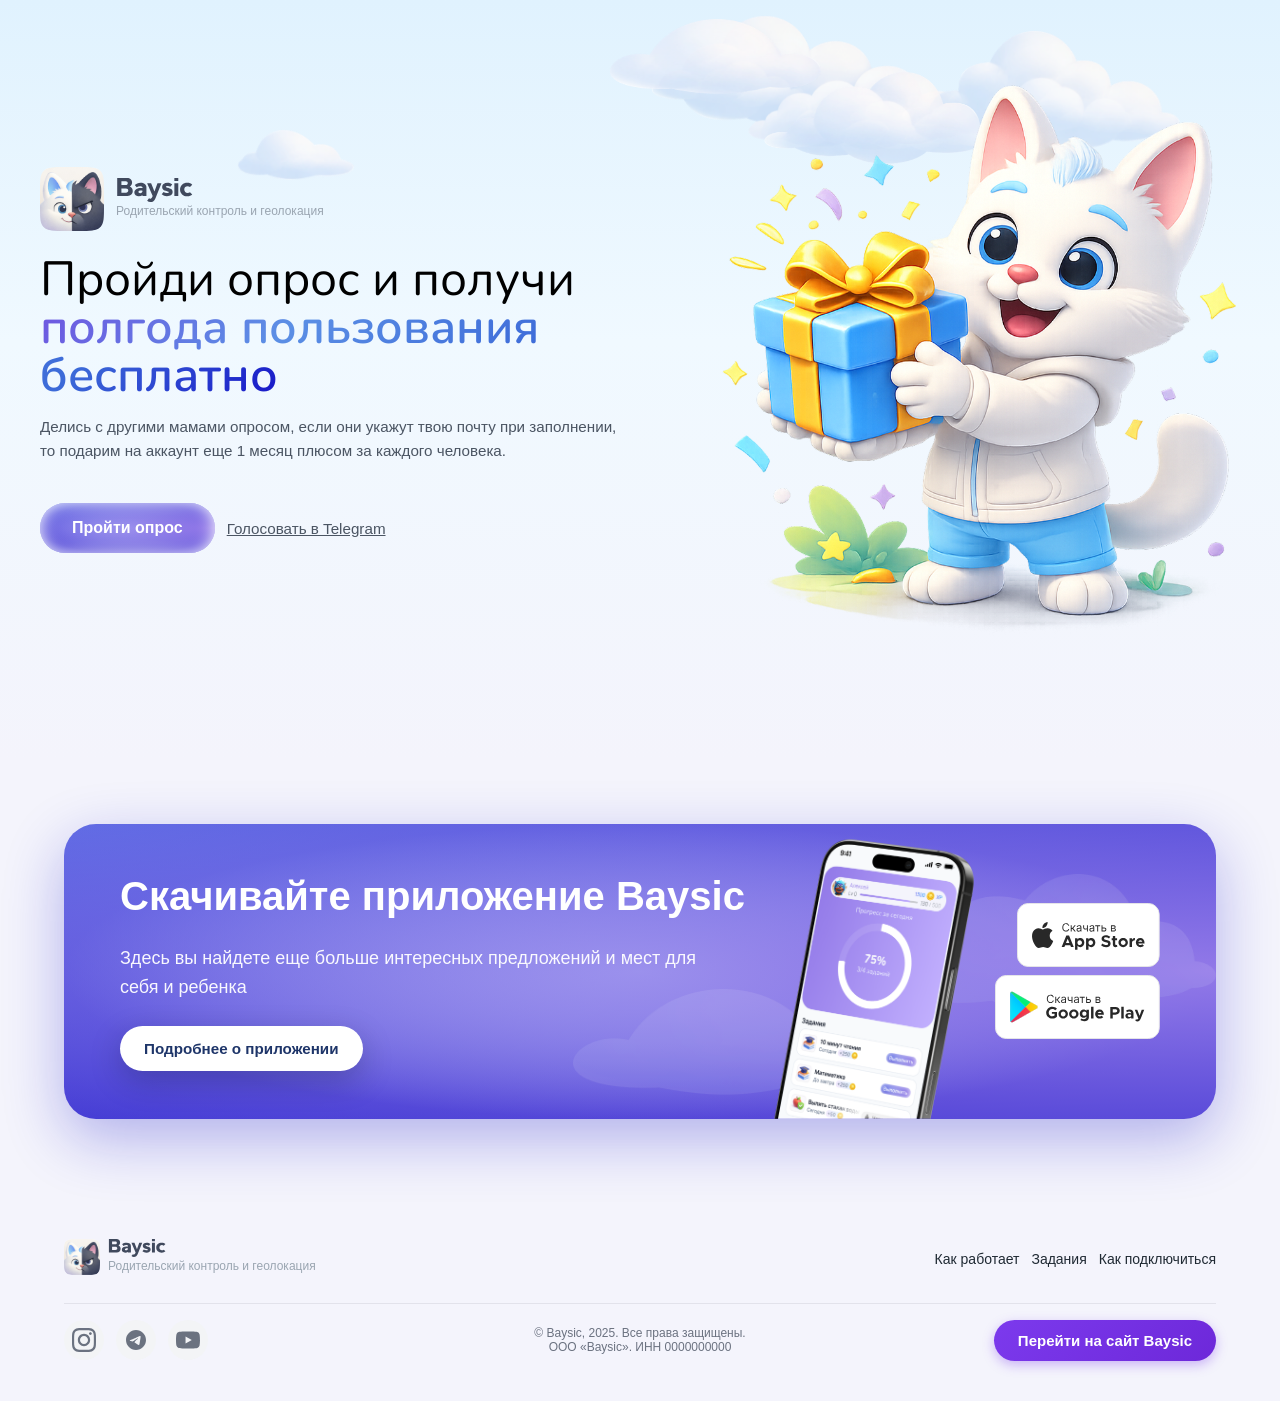
==== commit 03bd39a6: "Обновления страницы опроса: CTA и баннер Made-with: Cursor" ====
--- a/survey.html
+++ b/survey.html
@@ -41,7 +41,7 @@
                     <div class="hero-cta">
                         <a href="#" class="cta-button">Пройти опрос</a>
                     </div>
-                    <div class="survey-hero-badge-text">+1 мес бесплатно</div>
+                    <a href="#" class="survey-hero-badge-text">Голосовать в Telegram</a>
                 </div>
             </div>
             <div class="survey-hero-image">
@@ -62,16 +62,16 @@
                     <h2 class="download-banner-title">Скачивайте приложение Baysic</h2>
                     <p class="download-banner-subtitle">Здесь вы найдете еще больше интересных предложений и мест для себя и ребенка</p>
                     <div class="download-banner-buttons">
-                        <a href="#" class="download-banner-button">
-                            <img src="img/store-badges/app-store.svg" alt="Скачать в App Store">
-                        </a>
-                        <a href="#" class="download-banner-button">
-                            <img src="img/store-badges/google-play.svg" alt="Скачать в Google Play">
-                        </a>
+                        <a href="#" class="download-banner-more-button">Подробнее о приложении</a>
                     </div>
                 </div>
                 <div class="download-banner-icon-wrapper">
-                    <img src="img/logo-sign.svg" alt="Baysic" class="download-banner-icon">
+                    <a href="#" class="download-banner-button">
+                        <img src="img/store-badges/app-store.svg" alt="Скачать в App Store">
+                    </a>
+                    <a href="#" class="download-banner-button">
+                        <img src="img/store-badges/google-play.svg" alt="Скачать в Google Play">
+                    </a>
                 </div>
             </div>
         </div>
--- a/survey.css
+++ b/survey.css
@@ -163,6 +163,12 @@
 .survey-hero-badge-text {
     font-size: 0.95rem;
     color: #4B5563;
+    text-decoration: underline;
+    font-weight: 500;
+}
+
+.survey-hero-badge-text:hover {
+    color: #7c3aed;
 }
 
 .survey-content .cta-button {
@@ -192,6 +198,37 @@
     box-shadow: 0 6px 16px rgba(124, 58, 237, 0.45);
 }
 
+/* Баннер на странице опроса: кнопка слева, сторы справа */
+.page-survey .download-banner-icon-wrapper {
+    flex-direction: column;
+    align-items: flex-end;
+    justify-content: center;
+    gap: 8px;
+    width: auto;
+    height: auto;
+    padding: 0;
+}
+
+.page-survey .download-banner-more-button {
+    display: inline-flex;
+    align-items: center;
+    justify-content: center;
+    padding: 14px 24px;
+    border-radius: 999px;
+    background-color: #ffffff;
+    color: #1E3569;
+    font-size: 0.95rem;
+    font-weight: 600;
+    text-decoration: none;
+    box-shadow: 0 10px 30px rgba(15, 23, 42, 0.25);
+    transition: transform 0.2s ease, box-shadow 0.2s ease;
+}
+
+.page-survey .download-banner-more-button:hover {
+    transform: translateY(-2px);
+    box-shadow: 0 14px 36px rgba(15, 23, 42, 0.3);
+}
+
 @media (max-width: 768px) {
     .survey-hero {
         padding: 60px 16px 0;
@@ -246,4 +283,10 @@
         margin-left: auto;
         margin-right: auto;
     }
-}
+
+    /* Кнопки сторов в баннере — по левому краю на мобильном */
+    .page-survey .download-banner-icon-wrapper {
+        align-items: flex-start;
+        width: 100%;
+    }
+}
